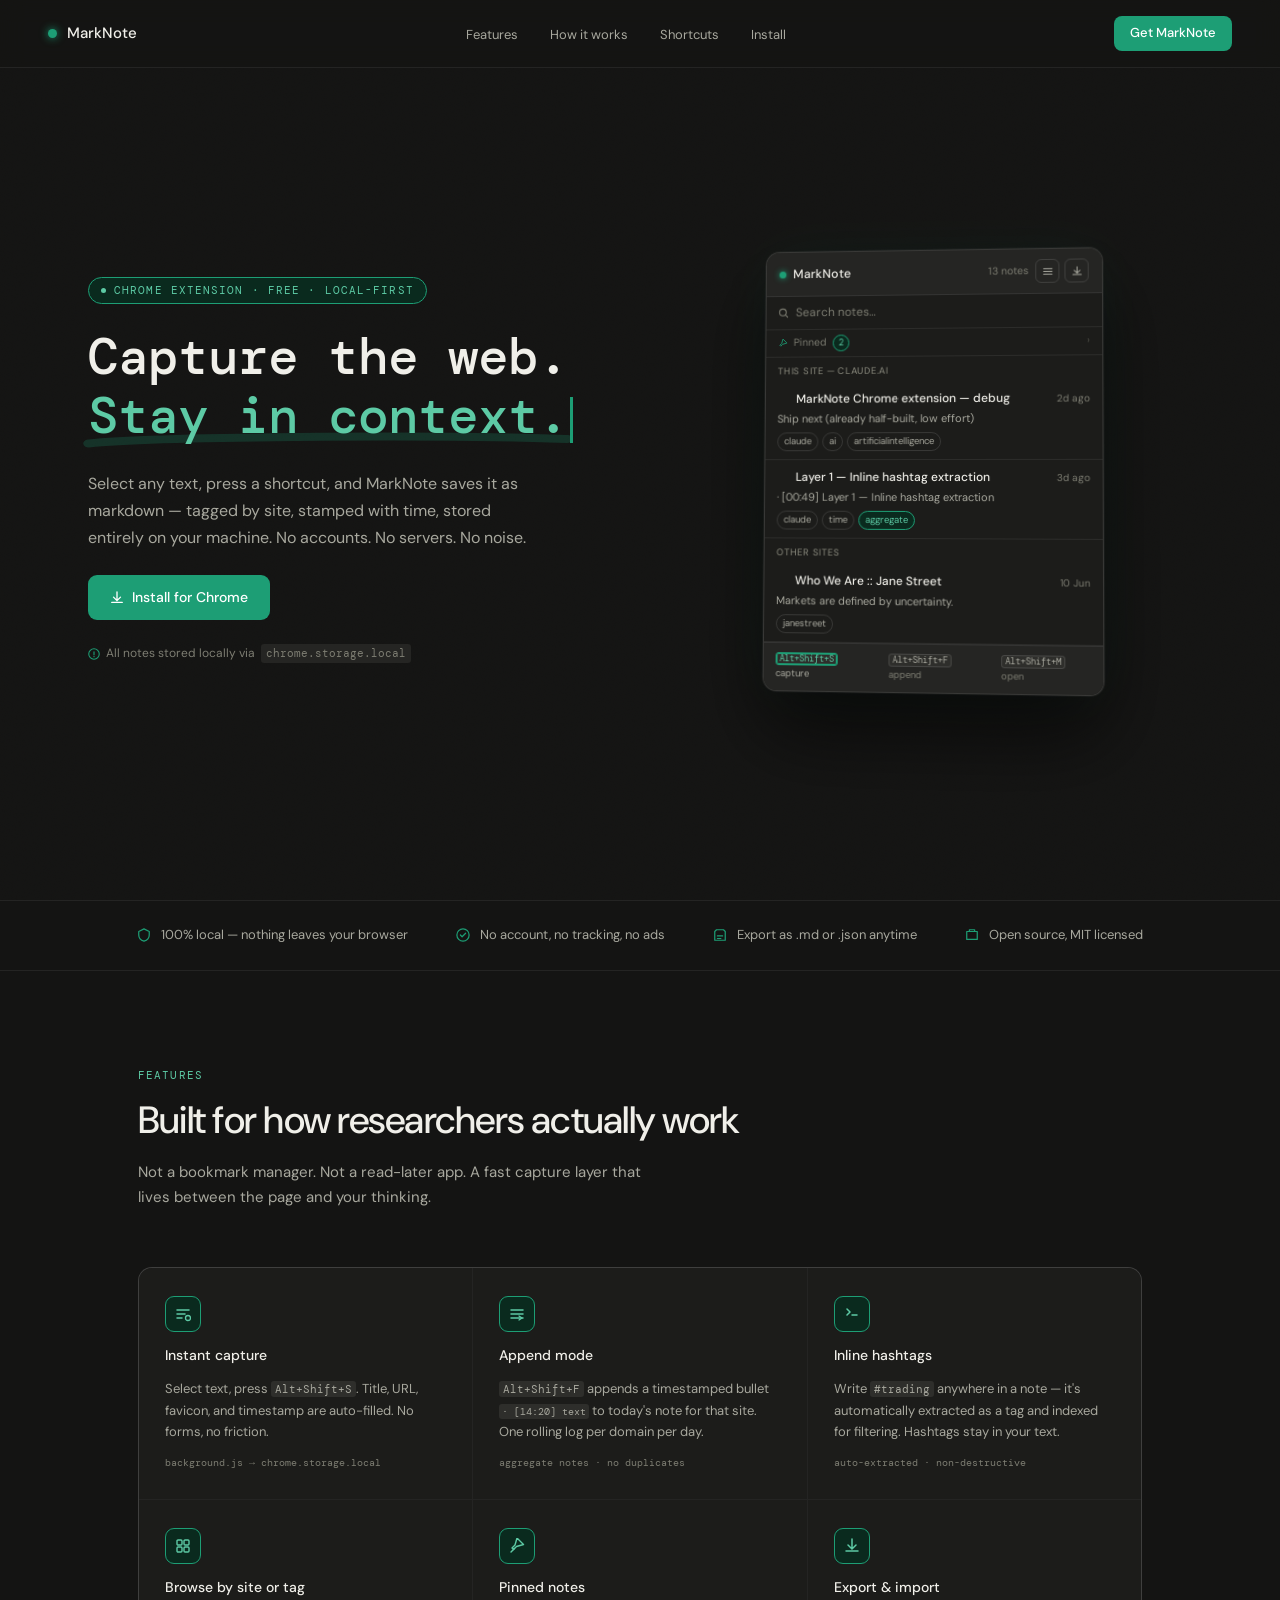
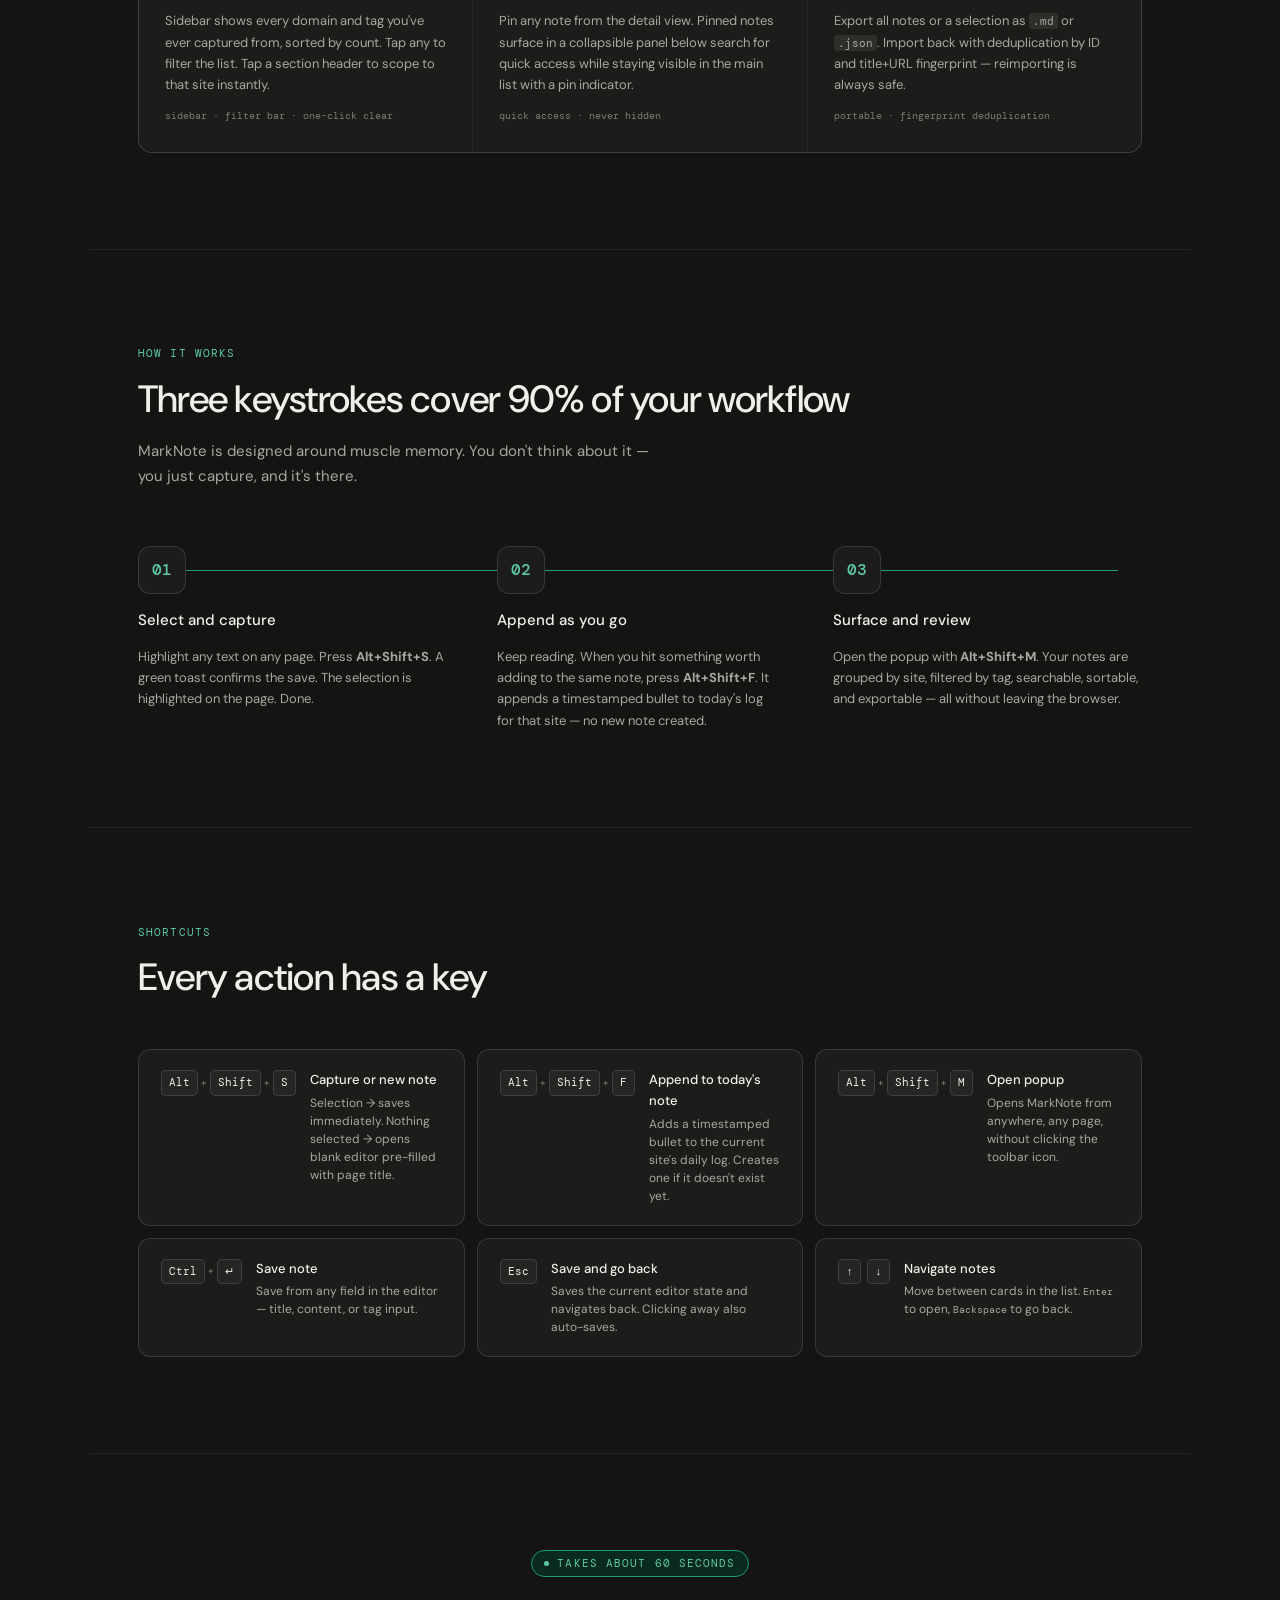
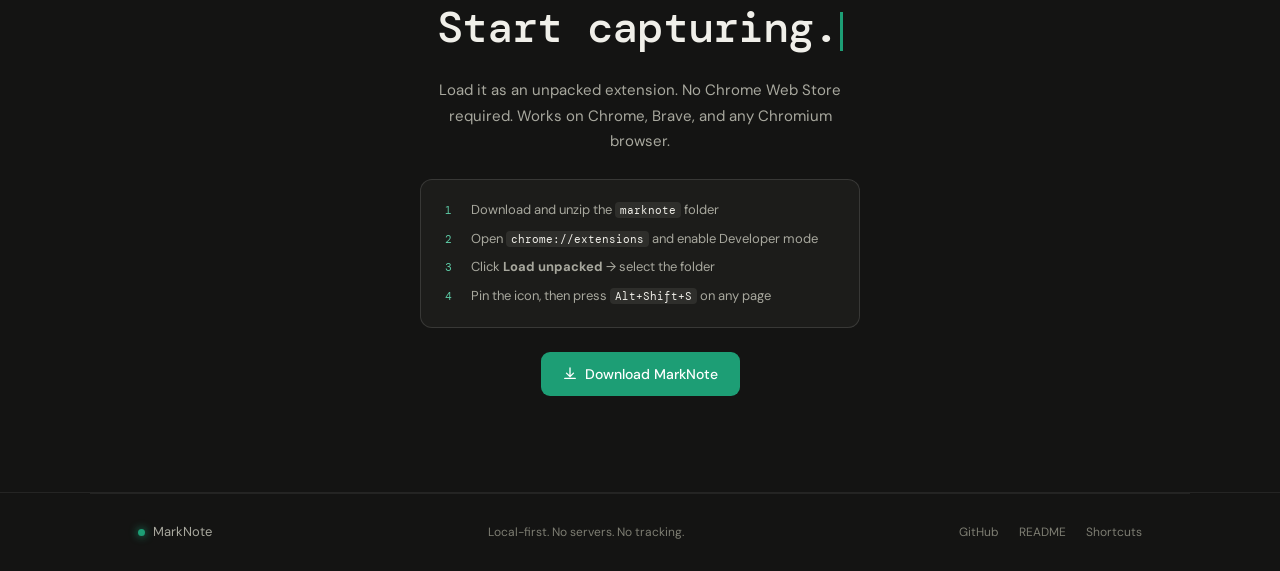
==== index.html @ 64b1c4ae "first commit" ====
<!DOCTYPE html>
<html lang="en">
<head>
  <meta charset="UTF-8" />
  <meta name="viewport" content="width=device-width, initial-scale=1.0" />
  <title>MarkNote — Capture the web as markdown</title>
  <meta name="description" content="Select any text, press a shortcut, and MarkNote saves it as markdown — tagged by site, stamped with time, stored entirely on your machine. No accounts, no servers." />
  <meta property="og:title" content="MarkNote — Capture the web as markdown" />
  <meta property="og:description" content="A local-first Chrome extension that turns any selection into a timestamped, taggable markdown note in one keystroke." />
  <meta property="og:type" content="website" />
  <meta name="theme-color" content="#141413" />
  <link rel="preconnect" href="https://fonts.googleapis.com" />
  <link rel="preconnect" href="https://fonts.gstatic.com" crossorigin />
  <link href="https://fonts.googleapis.com/css2?family=DM+Sans:ital,wght@0,300;0,400;0,500;0,600;1,400&family=DM+Mono:wght@400;500&display=swap" rel="stylesheet" />
  
  <link rel="stylesheet" href="style.css" />
  
  <noscript><style>.reveal { opacity: 1 !important; transform: none !important; }</style></noscript>
</head>
<body>

<div class="cursor-glow" aria-hidden="true"></div>

<a class="skip-link" href="#main">Skip to content</a>

<nav>
  <a class="nav-logo" href="#">
    <div class="nav-dot"></div>
    MarkNote
  </a>
  <ul class="nav-links" id="navLinks">
    <li><a href="#features">Features</a></li>
    <li><a href="#how">How it works</a></li>
    <li><a href="#shortcuts">Shortcuts</a></li>
    <li><a href="#install">Install</a></li>
  </ul>
  <div style="display:flex;align-items:center;gap:8px;">
    <a class="nav-cta" href="#install">Get MarkNote</a>
    <button class="nav-toggle" id="navToggle" aria-expanded="false" aria-controls="navDrawer" aria-label="Open menu">
      <svg aria-hidden="true" focusable="false" width="16" height="16" viewBox="0 0 16 16" fill="none"><path d="M2 4h12M2 8h12M2 12h12" stroke="currentColor" stroke-width="1.5" stroke-linecap="round"/></svg>
    </button>
  </div>
</nav>

<ul class="nav-drawer" id="navDrawer">
  <li><a href="#features">Features</a></li>
  <li><a href="#how">How it works</a></li>
  <li><a href="#shortcuts">Shortcuts</a></li>
  <li><a href="#install">Install</a></li>
</ul>

<section id="main" tabindex="-1" style="max-width:1200px;margin:0 auto;outline:none;">
  <div class="hero">
    <div class="hero-left">
      <div class="hero-eyebrow">
        <div class="hero-eyebrow-dot"></div>
        Chrome Extension · Free · Local-first
      </div>

      <h1 class="hero-headline">
        Capture the web.<br>
        <span class="hl-wrap">
          <span class="hl">Stay in context.</span>
          <svg class="hl-stroke" aria-hidden="true" focusable="false" viewBox="0 0 320 18" preserveAspectRatio="none">
            <path d="M3 11c40-6 220-8 314-4" stroke="var(--accent)" stroke-width="7" stroke-linecap="round" fill="none"/>
          </svg>
        </span><span class="cursor"></span>
      </h1>

      <p class="hero-sub">
        Select any text, press a shortcut, and MarkNote saves it as markdown —
        tagged by site, stamped with time, stored entirely on your machine.
        No accounts. No servers. No noise.
      </p>

      <div class="hero-actions">
        <a class="btn-primary" href="#install">
          <svg aria-hidden="true" focusable="false" width="14" height="14" viewBox="0 0 16 16" fill="none">
            <path d="M8 1v9M4 7l4 4 4-4M2 13h12" stroke="currentColor" stroke-width="1.5" stroke-linecap="round"/>
          </svg>
          Install for Chrome
        </a>
      </div>

      <p class="hero-note">
        <svg aria-hidden="true" focusable="false" width="12" height="12" viewBox="0 0 16 16" fill="none">
          <circle cx="8" cy="8" r="7" stroke="currentColor" stroke-width="1.4"/>
          <path d="M8 5v4M8 11v.5" stroke="currentColor" stroke-width="1.5" stroke-linecap="round"/>
        </svg>
        All notes stored locally via <code style="font-family:'DM Mono',monospace;font-size:11px;background:var(--bg3);padding:1px 5px;border-radius:3px;">chrome.storage.local</code>
      </p>
    </div>

    <div class="hero-right">
      <div class="popup-mockup" id="popupMockup" role="img" aria-label="MarkNote popup showing pinned notes and recent captures grouped by site, with keyboard shortcuts for capture, append, and open">

        <div class="pm-toolbar">
          <div class="pm-logo">
            <div class="pm-dot"></div>
            <span class="pm-name">MarkNote</span>
          </div>
          <div class="pm-right">
            <span class="pm-count">13 notes</span>
            <div class="pm-icons">
              <div class="pm-icon">
                <svg aria-hidden="true" focusable="false" width="11" height="11" viewBox="0 0 16 16" fill="none">
                  <path d="M2 4h12M2 8h12M2 12h12" stroke="currentColor" stroke-width="1.5" stroke-linecap="round"/>
                </svg>
              </div>
              <div class="pm-icon">
                <svg aria-hidden="true" focusable="false" width="11" height="11" viewBox="0 0 16 16" fill="none">
                  <path d="M8 2v8M4 7l4 4 4-4M2 13h12" stroke="currentColor" stroke-width="1.5" stroke-linecap="round"/>
                </svg>
              </div>
            </div>
          </div>
        </div>

        <div class="pm-search">
          <svg aria-hidden="true" focusable="false" width="11" height="11" viewBox="0 0 16 16" fill="none">
            <circle cx="7" cy="7" r="5" stroke="currentColor" stroke-width="1.5"/>
            <path d="M11 11l3 3" stroke="currentColor" stroke-width="1.5" stroke-linecap="round"/>
          </svg>
          Search notes…
        </div>

        <div class="pm-pinned">
          <svg aria-hidden="true" focusable="false" width="10" height="10" viewBox="0 0 16 16" fill="none">
            <path d="M9.5 1.5l5 5-7 2-3 3-1.5-1.5 3-3 2-7z" stroke="#1D9E75" stroke-width="1.4" stroke-linejoin="round"/>
          </svg>
          Pinned
          <span class="pm-pinned-badge">2</span>
          <span class="pm-pinned-chevron">›</span>
        </div>

        <div class="pm-section">This site — claude.ai</div>

        <div class="pm-card">
          <div class="pm-card-meta">
            <img class="pm-card-icon" src="https://www.google.com/s2/favicons?domain=claude.ai&sz=16" alt="" loading="lazy" decoding="async" />
            <span class="pm-card-title">MarkNote Chrome extension — debug</span>
            <span class="pm-card-time">2d ago</span>
          </div>
          <div class="pm-card-snippet">Ship next (already half-built, low effort)</div>
          <div class="pm-tags">
            <span class="pm-tag">claude</span>
            <span class="pm-tag">ai</span>
            <span class="pm-tag">artificialintelligence</span>
          </div>
        </div>

        <div class="pm-card">
          <div class="pm-card-meta">
            <img class="pm-card-icon" src="https://www.google.com/s2/favicons?domain=claude.ai&sz=16" alt="" loading="lazy" decoding="async" />
            <span class="pm-card-title">Layer 1 — Inline hashtag extraction</span>
            <span class="pm-card-time">3d ago</span>
          </div>
          <div class="pm-card-snippet">· [00:49] Layer 1 — Inline hashtag extraction</div>
          <div class="pm-tags">
            <span class="pm-tag">claude</span>
            <span class="pm-tag">time</span>
            <span class="pm-tag agg">aggregate</span>
          </div>
        </div>

        <div class="pm-section">Other sites</div>

        <div class="pm-card">
          <div class="pm-card-meta">
            <img class="pm-card-icon" src="https://www.google.com/s2/favicons?domain=janestreet.com&sz=16" alt="" loading="lazy" decoding="async" />
            <span class="pm-card-title">Who We Are :: Jane Street</span>
            <span class="pm-card-time">10 Jun</span>
          </div>
          <div class="pm-card-snippet">Markets are defined by uncertainty.</div>
          <div class="pm-tags">
            <span class="pm-tag">janestreet</span>
          </div>
        </div>

        <div class="pm-bar">
          <span><kbd>Alt+Shift+S</kbd> capture</span>
          <span><kbd>Alt+Shift+F</kbd> append</span>
          <span><kbd>Alt+Shift+M</kbd> open</span>
        </div>
      </div>
    </div>
  </div>
</section>

<div class="privacy">
  <div class="privacy-inner">
    <div class="privacy-item reveal">
      <svg aria-hidden="true" focusable="false" width="14" height="14" viewBox="0 0 16 16" fill="none">
        <path d="M8 1L2 4v4c0 3.31 2.56 6 6 7 3.44-1 6-3.69 6-7V4L8 1z" stroke="currentColor" stroke-width="1.4" stroke-linejoin="round"/>
      </svg>
      100% local — nothing leaves your browser
    </div>
    <div class="privacy-item reveal">
      <svg aria-hidden="true" focusable="false" width="14" height="14" viewBox="0 0 16 16" fill="none">
        <circle cx="8" cy="8" r="7" stroke="currentColor" stroke-width="1.4"/>
        <path d="M5 8l2 2 4-4" stroke="currentColor" stroke-width="1.4" stroke-linecap="round" stroke-linejoin="round"/>
      </svg>
      No account, no tracking, no ads
    </div>
    <div class="privacy-item reveal">
      <svg aria-hidden="true" focusable="false" width="14" height="14" viewBox="0 0 16 16" fill="none">
        <path d="M4 2h8l2 2v10H2V4l2-2z" stroke="currentColor" stroke-width="1.4" stroke-linejoin="round"/>
        <path d="M5 9h6M5 12h4" stroke="currentColor" stroke-width="1.4" stroke-linecap="round"/>
      </svg>
      Export as .md or .json anytime
    </div>
    <div class="privacy-item reveal">
      <svg aria-hidden="true" focusable="false" width="14" height="14" viewBox="0 0 16 16" fill="none">
        <path d="M2 4h12v9H2zM5 4V2h6v2" stroke="currentColor" stroke-width="1.4" stroke-linejoin="round"/>
      </svg>
      Open source, MIT licensed
    </div>
  </div>
</div>

<section class="section" id="features">
  <div class="section-label">Features</div>
  <h2 class="section-title">Built for how researchers actually work</h2>
  <p class="section-sub">Not a bookmark manager. Not a read-later app. A fast capture layer that lives between the page and your thinking.</p>

  <div class="feature-grid">

    <div class="feature-card reveal">
      <div class="feature-icon">
        <svg aria-hidden="true" focusable="false" width="16" height="16" viewBox="0 0 16 16" fill="none">
          <path d="M2 4h12M2 8h8M2 12h5" stroke="currentColor" stroke-width="1.5" stroke-linecap="round"/>
          <circle cx="13" cy="12" r="2.5" stroke="currentColor" stroke-width="1.3"/>
        </svg>
      </div>
      <div class="feature-title">Instant capture</div>
      <div class="feature-desc">Select text, press <code style="font-family:'DM Mono',monospace;font-size:11px;background:var(--bg4);padding:1px 4px;border-radius:3px;">Alt+Shift+S</code>. Title, URL, favicon, and timestamp are auto-filled. No forms, no friction.</div>
      <div class="feature-tag">background.js → chrome.storage.local</div>
    </div>

    <div class="feature-card reveal">
      <div class="feature-icon">
        <svg aria-hidden="true" focusable="false" width="16" height="16" viewBox="0 0 16 16" fill="none">
          <path d="M2 4h12M2 8h12M2 12h12" stroke="currentColor" stroke-width="1.5" stroke-linecap="round"/>
          <path d="M10 10l3 2-3 2" stroke="currentColor" stroke-width="1.3" stroke-linecap="round" stroke-linejoin="round"/>
        </svg>
      </div>
      <div class="feature-title">Append mode</div>
      <div class="feature-desc">
        <code style="font-family:'DM Mono',monospace;font-size:11px;background:var(--bg4);padding:1px 4px;border-radius:3px;">Alt+Shift+F</code> appends a timestamped bullet <code style="font-family:'DM Mono',monospace;font-size:10px;background:var(--bg4);padding:1px 3px;border-radius:3px;">· [14:20] text</code> to today's note for that site. One rolling log per domain per day.
      </div>
      <div class="feature-tag">aggregate notes · no duplicates</div>
    </div>

    <div class="feature-card reveal">
      <div class="feature-icon">
        <svg aria-hidden="true" focusable="false" width="16" height="16" viewBox="0 0 16 16" fill="none">
          <path d="M3 3l3 3-3 3M8 9h5" stroke="currentColor" stroke-width="1.5" stroke-linecap="round" stroke-linejoin="round"/>
        </svg>
      </div>
      <div class="feature-title">Inline hashtags</div>
      <div class="feature-desc">Write <code style="font-family:'DM Mono',monospace;font-size:11px;background:var(--bg4);padding:1px 4px;border-radius:3px;">#trading</code> anywhere in a note — it's automatically extracted as a tag and indexed for filtering. Hashtags stay in your text.</div>
      <div class="feature-tag">auto-extracted · non-destructive</div>
    </div>

    <div class="feature-card reveal">
      <div class="feature-icon">
        <svg aria-hidden="true" focusable="false" width="16" height="16" viewBox="0 0 16 16" fill="none">
          <rect x="2" y="2" width="5" height="5" rx="1" stroke="currentColor" stroke-width="1.4"/>
          <rect x="9" y="2" width="5" height="5" rx="1" stroke="currentColor" stroke-width="1.4"/>
          <rect x="2" y="9" width="5" height="5" rx="1" stroke="currentColor" stroke-width="1.4"/>
          <rect x="9" y="9" width="5" height="5" rx="1" stroke="currentColor" stroke-width="1.4"/>
        </svg>
      </div>
      <div class="feature-title">Browse by site or tag</div>
      <div class="feature-desc">Sidebar shows every domain and tag you've ever captured from, sorted by count. Tap any to filter the list. Tap a section header to scope to that site instantly.</div>
      <div class="feature-tag">sidebar · filter bar · one-click clear</div>
    </div>

    <div class="feature-card reveal">
      <div class="feature-icon">
        <svg aria-hidden="true" focusable="false" width="16" height="16" viewBox="0 0 16 16" fill="none">
          <path d="M9.5 1.5l5 5-7 2-3 3-1.5-1.5 3-3 2-7z" stroke="currentColor" stroke-width="1.4" stroke-linejoin="round"/>
          <path d="M5.5 10.5L2 14" stroke="currentColor" stroke-width="1.4" stroke-linecap="round"/>
        </svg>
      </div>
      <div class="feature-title">Pinned notes</div>
      <div class="feature-desc">Pin any note from the detail view. Pinned notes surface in a collapsible panel below search for quick access while staying visible in the main list with a pin indicator.</div>
      <div class="feature-tag">quick access · never hidden</div>
    </div>

    <div class="feature-card reveal">
      <div class="feature-icon">
        <svg aria-hidden="true" focusable="false" width="16" height="16" viewBox="0 0 16 16" fill="none">
          <path d="M8 1v9M4 7l4 4 4-4M2 13h12" stroke="currentColor" stroke-width="1.5" stroke-linecap="round"/>
        </svg>
      </div>
      <div class="feature-title">Export & import</div>
      <div class="feature-desc">Export all notes or a selection as <code style="font-family:'DM Mono',monospace;font-size:11px;background:var(--bg4);padding:1px 4px;border-radius:3px;">.md</code> or <code style="font-family:'DM Mono',monospace;font-size:11px;background:var(--bg4);padding:1px 4px;border-radius:3px;">.json</code>. Import back with deduplication by ID and title+URL fingerprint — reimporting is always safe.</div>
      <div class="feature-tag">portable · fingerprint deduplication</div>
    </div>

  </div>
</section>

<div class="divider"></div>

<section class="how" id="how" style="padding-top:96px;">
  <div class="section-label">How it works</div>
  <h2 class="section-title" style="margin-bottom:16px;">Three keystrokes cover 90% of your workflow</h2>
  <p class="section-sub">MarkNote is designed around muscle memory. You don't think about it — you just capture, and it's there.</p>

  <div class="steps reveal">
    <div class="step reveal">
      <div class="step-num">01</div>
      <div class="step-title">Select and capture</div>
      <div class="step-desc">Highlight any text on any page. Press <strong>Alt+Shift+S</strong>. A green toast confirms the save. The selection is highlighted on the page. Done.</div>
    </div>
    <div class="step reveal">
      <div class="step-num">02</div>
      <div class="step-title">Append as you go</div>
      <div class="step-desc">Keep reading. When you hit something worth adding to the same note, press <strong>Alt+Shift+F</strong>. It appends a timestamped bullet to today's log for that site — no new note created.</div>
    </div>
    <div class="step reveal">
      <div class="step-num">03</div>
      <div class="step-title">Surface and review</div>
      <div class="step-desc">Open the popup with <strong>Alt+Shift+M</strong>. Your notes are grouped by site, filtered by tag, searchable, sortable, and exportable — all without leaving the browser.</div>
    </div>
  </div>
</section>

<div class="divider"></div>

<section class="shortcuts-section" id="shortcuts" style="padding-top:96px;">
  <div class="section-label">Shortcuts</div>
  <h2 class="section-title" style="margin-bottom:48px;">Every action has a key</h2>

  <div class="shortcuts-grid">
    <div class="shortcut-card reveal">
      <div class="shortcut-keys">
        <span class="key">Alt</span><span class="key-plus">+</span>
        <span class="key">Shift</span><span class="key-plus">+</span>
        <span class="key">S</span>
      </div>
      <div class="shortcut-info">
        <div class="shortcut-title">Capture or new note</div>
        <div class="shortcut-desc">Selection → saves immediately. Nothing selected → opens blank editor pre-filled with page title.</div>
      </div>
    </div>

    <div class="shortcut-card reveal">
      <div class="shortcut-keys">
        <span class="key">Alt</span><span class="key-plus">+</span>
        <span class="key">Shift</span><span class="key-plus">+</span>
        <span class="key">F</span>
      </div>
      <div class="shortcut-info">
        <div class="shortcut-title">Append to today's note</div>
        <div class="shortcut-desc">Adds a timestamped bullet to the current site's daily log. Creates one if it doesn't exist yet.</div>
      </div>
    </div>

    <div class="shortcut-card reveal">
      <div class="shortcut-keys">
        <span class="key">Alt</span><span class="key-plus">+</span>
        <span class="key">Shift</span><span class="key-plus">+</span>
        <span class="key">M</span>
      </div>
      <div class="shortcut-info">
        <div class="shortcut-title">Open popup</div>
        <div class="shortcut-desc">Opens MarkNote from anywhere, any page, without clicking the toolbar icon.</div>
      </div>
    </div>

    <div class="shortcut-card reveal">
      <div class="shortcut-keys">
        <span class="key">Ctrl</span><span class="key-plus">+</span>
        <span class="key">↵</span>
      </div>
      <div class="shortcut-info">
        <div class="shortcut-title">Save note</div>
        <div class="shortcut-desc">Save from any field in the editor — title, content, or tag input.</div>
      </div>
    </div>

    <div class="shortcut-card reveal">
      <div class="shortcut-keys">
        <span class="key">Esc</span>
      </div>
      <div class="shortcut-info">
        <div class="shortcut-title">Save and go back</div>
        <div class="shortcut-desc">Saves the current editor state and navigates back. Clicking away also auto-saves.</div>
      </div>
    </div>

    <div class="shortcut-card reveal">
      <div class="shortcut-keys">
        <span class="key">↑</span><span class="key-plus"> </span>
        <span class="key">↓</span>
      </div>
      <div class="shortcut-info">
        <div class="shortcut-title">Navigate notes</div>
        <div class="shortcut-desc">Move between cards in the list. <span style="font-family:'DM Mono',monospace;font-size:10px;">Enter</span> to open, <span style="font-family:'DM Mono',monospace;font-size:10px;">Backspace</span> to go back.</div>
      </div>
    </div>
  </div>
</section>

<div class="divider"></div>

<section class="cta-section" id="install">
  <div class="hero-eyebrow">
    <div class="hero-eyebrow-dot"></div>
    Takes about 60 seconds
  </div>

  <h2>Start capturing.<span class="cursor"></span></h2>
  <p>Load it as an unpacked extension. No Chrome Web Store required. Works on Chrome, Brave, and any Chromium browser.</p>

  <div class="install-steps">
    <div class="install-step"><span class="install-n">1</span><span>Download and unzip the <code>marknote</code> folder</span></div>
    <div class="install-step"><span class="install-n">2</span><span>Open <code>chrome://extensions</code> and enable Developer mode</span></div>
    <div class="install-step"><span class="install-n">3</span><span>Click <strong>Load unpacked</strong> → select the folder</span></div>
    <div class="install-step"><span class="install-n">4</span><span>Pin the icon, then press <code>Alt+Shift+S</code> on any page</span></div>
  </div>

  <div style="display:flex;gap:12px;flex-wrap:wrap;justify-content:center;">
    <a class="btn-primary" href="#">
      <svg aria-hidden="true" focusable="false" width="14" height="14" viewBox="0 0 16 16" fill="none">
        <path d="M8 1v9M4 7l4 4 4-4M2 13h12" stroke="currentColor" stroke-width="1.5" stroke-linecap="round"/>
      </svg>
      Download MarkNote
    </a>
  </div>
</section>

<div style="border-top:0.5px solid var(--border)">
  <footer>
    <div class="footer-logo">
      <div class="nav-dot" style="width:7px;height:7px;"></div>
      MarkNote
    </div>
    <div class="footer-note">Local-first. No servers. No tracking.</div>
    <div class="footer-links">
      <a href="#">GitHub</a>
      <a href="#">README</a>
      <a href="#">Shortcuts</a>
    </div>
  </footer>
</div>

<script src="script.js"></script>

</body>
</html>
---- style.css ----
*, *::before, *::after { box-sizing: border-box; margin: 0; padding: 0; }

:root {
  --bg:       #141413;
  --bg2:      #1c1c1a;
  --bg3:      #252523;
  --bg4:      #2e2e2b;
  --text:     #f0efe9;
  --text2:    #a8a89e;
  --text3:    #7d7d72;
  --accent:   #1D9E75;
  --accent2:  #5DCAA5;
  --accent-bg:#0a2a1e;
  --border:   rgba(255,255,255,0.07);
  --border2:  rgba(255,255,255,0.12);
}

html { scroll-behavior: smooth; }

body {
  font-family: 'DM Sans', system-ui, sans-serif;
  background: var(--bg);
  color: var(--text);
  line-height: 1.6;
  overflow-x: hidden;
  position: relative;
}

/* Cursor-based dynamic glow */
.cursor-glow {
  position: fixed;
  top: 0;
  left: 0;
  width: 100vw;
  height: 100vh;
  pointer-events: none;
  z-index: 0;
  /* Uses CSS variables updated by JS. Fallbacks to center if JS hasn't run yet */
  background: radial-gradient(
    700px circle at var(--mouse-x, 50%) var(--mouse-y, -50%),
    rgba(29, 158, 117, 0.045),
    transparent 60%
  );
  transition: opacity 0.3s ease;
}

/* Faint paper grain — sits just above the ambient glow but below content */
body::before {
  content: '';
  position: fixed; inset: 0; z-index: 1; pointer-events: none;
  opacity: 0.035; mix-blend-mode: overlay;
  background-image: url("data:image/svg+xml,%3Csvg xmlns='http://www.w3.org/2000/svg' width='90' height='90'%3E%3Cfilter id='n'%3E%3CfeTurbulence type='fractalNoise' baseFrequency='0.9' numOctaves='2' stitchTiles='stitch'/%3E%3C/filter%3E%3Crect width='100%25' height='100%25' filter='url(%23n)'/%3E%3C/svg%3E");
}

/* Content grouping to sit properly above fixed backgrounds */
nav, section, .privacy, footer, .divider {
  position: relative;
  z-index: 2;
}

.skip-link {
  position: fixed; top: -48px; left: 12px; z-index: 1000;
  background: var(--accent); color: #fff;
  font-size: 13px; font-weight: 500;
  padding: 10px 16px; border-radius: 8px;
  text-decoration: none; transition: top 0.15s;
}
.skip-link:focus { top: 12px; }

a, button {
  outline-offset: 3px;
}
a:focus-visible, button:focus-visible, [tabindex]:focus-visible {
  outline: 2px solid var(--accent2);
  outline-offset: 3px;
  border-radius: 4px;
}

/* scroll-reveal — one small, consistent motion cue rather than scattered effects */
.reveal {
  opacity: 0; transform: translateY(14px);
  transition: opacity 0.6s ease, transform 0.6s ease;
}
.reveal.is-visible { opacity: 1; transform: translateY(0); }

/* ── NAV ── */
nav {
  position: fixed; top: 0; left: 0; right: 0; z-index: 100;
  display: flex; align-items: center; justify-content: space-between;
  padding: 16px 48px;
  background: rgba(20,20,19,0.85);
  backdrop-filter: blur(12px);
  border-bottom: 0.5px solid var(--border);
}
.nav-logo {
  display: flex; align-items: center; gap: 10px;
  font-family: 'DM Sans', sans-serif; font-weight: 500;
  font-size: 15px; color: var(--text); text-decoration: none;
}
.nav-dot {
  width: 9px; height: 9px; border-radius: 50%;
  background: var(--accent);
  box-shadow: 0 0 8px var(--accent);
}
.nav-links {
  display: flex; align-items: center; gap: 32px; list-style: none;
}
.nav-links a {
  font-size: 13px; color: var(--text2); text-decoration: none;
  transition: color 0.15s;
}
.nav-links a:hover { color: var(--text); }
.nav-cta {
  font-size: 13px; font-weight: 500;
  padding: 7px 16px; border-radius: 8px;
  background: var(--accent); color: #fff;
  text-decoration: none; transition: opacity 0.15s;
}
.nav-cta:hover { opacity: 0.88; }

.nav-toggle {
  display: none;
  width: 34px; height: 34px; border-radius: 8px;
  align-items: center; justify-content: center;
  background: transparent; border: 0.5px solid var(--border2);
  color: var(--text2); cursor: pointer;
}
.nav-drawer {
  display: none;
  position: fixed; top: 57px; left: 0; right: 0; z-index: 99;
  list-style: none; flex-direction: column;
  background: var(--bg2); border-bottom: 0.5px solid var(--border2);
  padding: 8px 24px 16px;
}
.nav-drawer.is-open { display: flex; }
.nav-drawer a {
  display: block; padding: 12px 4px; font-size: 14px;
  color: var(--text2); text-decoration: none;
  border-bottom: 0.5px solid var(--border);
}
.nav-drawer li:last-child a { border-bottom: none; }
.nav-drawer a:hover { color: var(--text); }

/* ── HERO ── */
.hero {
  min-height: 100vh;
  display: grid;
  grid-template-columns: 1fr 1fr;
  gap: 64px;
  align-items: center;
  padding: 120px 48px 80px;
  max-width: 1200px;
  margin: 0 auto;
}

.hero-left { display: flex; flex-direction: column; gap: 24px; }

.hero-eyebrow {
  display: inline-flex; align-items: center; gap: 8px;
  font-family: 'DM Mono', monospace; font-size: 11px;
  color: var(--accent2); letter-spacing: 0.1em; text-transform: uppercase;
  border: 0.5px solid var(--accent); border-radius: 99px;
  padding: 4px 12px; width: fit-content;
  background: var(--accent-bg);
}
.hero-eyebrow-dot {
  width: 5px; height: 5px; border-radius: 50%;
  background: var(--accent2); animation: pulse 2s infinite;
}
@keyframes pulse {
  0%, 100% { opacity: 1; }
  50%       { opacity: 0.3; }
}

.hero-headline {
  font-family: 'DM Mono', monospace;
  font-size: clamp(32px, 4vw, 52px);
  font-weight: 500;
  line-height: 1.15;
  color: var(--text);
  letter-spacing: -0.02em;
}
.hero-headline .hl { color: var(--accent2); position: relative; z-index: 1; }
.hl-wrap { position: relative; display: inline-block; }
.hl-stroke {
  position: absolute; left: -4px; right: -4px; bottom: -6px;
  width: calc(100% + 8px); height: 0.4em;
  opacity: 0.22; z-index: 0;
  overflow: visible;
}
.hl-stroke path {
  stroke-dasharray: 360;
  stroke-dashoffset: 360;
  animation: draw-highlight 0.7s 1.1s cubic-bezier(0.65,0,0.35,1) forwards;
}
@keyframes draw-highlight { to { stroke-dashoffset: 0; } }
.cursor {
  display: inline-block; width: 3px; height: 0.9em;
  background: var(--accent); margin-left: 2px;
  vertical-align: middle;
  animation: blink 1.1s step-end infinite;
}
@keyframes blink { 0%,100%{opacity:1} 50%{opacity:0} }

.hero-sub {
  font-size: 16px; color: var(--text2); line-height: 1.7;
  max-width: 440px;
}

.hero-actions {
  display: flex; align-items: center; gap: 12px; flex-wrap: wrap;
}
.btn-primary {
  display: inline-flex; align-items: center; gap: 8px;
  font-size: 14px; font-weight: 500;
  padding: 11px 22px; border-radius: 9px;
  background: var(--accent); color: #fff;
  text-decoration: none; transition: all 0.15s;
  border: none; cursor: pointer;
}
.btn-primary:hover { background: #18876a; transform: translateY(-1px); }

.hero-note {
  font-size: 12px; color: var(--text3);
  display: flex; align-items: center; gap: 6px;
}
.hero-note svg { color: var(--accent); }

/* ── POPUP MOCKUP ── */
.hero-right {
  display: flex; justify-content: center; align-items: center;
}

.popup-mockup {
  width: 340px;
  background: var(--bg2);
  border-radius: 14px;
  border: 0.5px solid var(--border2);
  box-shadow:
    0 0 0 1px rgba(255,255,255,0.04),
    0 40px 80px rgba(0,0,0,0.6),
    0 0 60px rgba(29,158,117,0.08);
  overflow: hidden;
  font-size: 13px;
  transform: perspective(1000px) rotateY(-4deg) rotateX(2deg);
  transition: transform 0.4s ease;
}
.popup-mockup:hover {
  transform: perspective(1000px) rotateY(0deg) rotateX(0deg);
}

.pm-toolbar {
  display: flex; align-items: center; justify-content: space-between;
  padding: 10px 13px;
  background: var(--bg3);
  border-bottom: 0.5px solid var(--border);
}
.pm-logo { display: flex; align-items: center; gap: 7px; }
.pm-dot { width: 7px; height: 7px; border-radius: 50%; background: var(--accent); box-shadow: 0 0 6px var(--accent); }
.pm-name { font-size: 12.5px; font-weight: 500; }
.pm-right { display: flex; align-items: center; gap: 7px; }
.pm-count { font-size: 10.5px; color: var(--text3); }
.pm-badge {
  font-size: 9px; background: var(--accent-bg); color: var(--accent2);
  border: 0.5px solid var(--accent); border-radius: 99px;
  padding: 1px 6px; font-family: 'DM Mono', monospace;
}
.pm-icons { display: flex; gap: 5px; }
.pm-icon {
  width: 24px; height: 24px; border-radius: 6px;
  border: 0.5px solid var(--border2);
  display: flex; align-items: center; justify-content: center;
  color: var(--text2);
}

.pm-search {
  display: flex; align-items: center; gap: 7px;
  padding: 7px 12px; border-bottom: 0.5px solid var(--border);
  color: var(--text3); font-size: 12px;
}

.pm-pinned {
  display: flex; align-items: center; gap: 6px;
  padding: 5px 12px; border-bottom: 0.5px solid var(--border);
  font-size: 10.5px; color: var(--text3);
}
.pm-pinned-badge {
  font-size: 9px; background: var(--accent-bg); color: var(--accent2);
  border: 0.5px solid var(--accent); border-radius: 99px;
  padding: 0 5px; font-family: 'DM Mono', monospace;
}
.pm-pinned-chevron { margin-left: auto; opacity: 0.5; }

.pm-section {
  font-size: 9.5px; font-weight: 500; letter-spacing: 0.08em;
  text-transform: uppercase; color: var(--text3);
  padding: 7px 12px 3px;
}

.pm-card {
  padding: 8px 12px; border-bottom: 0.5px solid var(--border);
  cursor: pointer; transition: background 0.1s;
}
.pm-card:hover { background: var(--bg3); }
.pm-card-meta { display: flex; align-items: center; gap: 6px; margin-bottom: 2px; }
.pm-card-icon { width: 13px; height: 13px; border-radius: 3px; flex-shrink: 0; }
.pm-card-title {
  font-size: 12px; font-weight: 500; flex: 1;
  white-space: nowrap; overflow: hidden; text-overflow: ellipsis;
}
.pm-card-time { font-size: 10px; color: var(--text3); flex-shrink: 0; }
.pm-card-snippet {
  font-size: 11px; color: var(--text2);
  white-space: nowrap; overflow: hidden; text-overflow: ellipsis;
  margin-bottom: 4px;
}
.pm-tags { display: flex; gap: 4px; }
.pm-tag {
  font-size: 9.5px; padding: 1px 6px; border-radius: 99px;
  border: 0.5px solid var(--border2); color: var(--text2);
}
.pm-tag.agg {
  border-color: var(--accent); color: var(--accent2);
  background: var(--accent-bg);
}

.pm-bar {
  display: flex; justify-content: center; gap: 14px;
  padding: 6px 12px; background: var(--bg3);
  border-top: 0.5px solid var(--border);
  font-size: 9.5px; color: var(--text3);
}
.pm-bar kbd {
  font-family: 'DM Mono', monospace; font-size: 8.5px;
  background: var(--bg4); border: 0.5px solid var(--border2);
  border-radius: 3px; padding: 0 3px; color: var(--text2); margin-right: 2px;
  transition: border-color 0.3s, color 0.3s, box-shadow 0.3s;
}
.pm-bar span { transition: color 0.3s; padding: 2px 0; border-radius: 4px; }
.pm-bar span.step-active { color: var(--text2); }
.pm-bar span.step-active kbd {
  border-color: var(--accent); color: var(--accent2);
  box-shadow: 0 0 0 1px var(--accent) inset;
}

/* ── FEATURE GRID ── */
.section {
  max-width: 1100px; margin: 0 auto;
  padding: 96px 48px;
}

.section-label {
  font-family: 'DM Mono', monospace; font-size: 11px;
  color: var(--accent2); letter-spacing: 0.1em; text-transform: uppercase;
  margin-bottom: 14px;
}
.section-title {
  font-size: clamp(26px, 3vw, 38px); font-weight: 500;
  line-height: 1.2; letter-spacing: -0.02em;
  margin-bottom: 16px;
}
.section-sub {
  font-size: 15px; color: var(--text2); max-width: 520px;
  line-height: 1.7; margin-bottom: 56px;
}

.feature-grid {
  display: grid;
  grid-template-columns: repeat(3, 1fr);
  gap: 1px;
  background: var(--border);
  border-radius: 14px;
  overflow: hidden;
  border: 0.5px solid var(--border2);
}

.feature-card {
  background: var(--bg2);
  padding: 28px 26px;
  display: flex; flex-direction: column; gap: 12px;
  transition: background 0.15s;
}
.feature-card:hover { background: var(--bg3); }

.feature-icon {
  width: 36px; height: 36px; border-radius: 9px;
  background: var(--accent-bg);
  border: 0.5px solid var(--accent);
  display: flex; align-items: center; justify-content: center;
  color: var(--accent2);
}
.feature-title {
  font-size: 14px; font-weight: 500; color: var(--text);
}
.feature-desc {
  font-size: 13px; color: var(--text2); line-height: 1.65;
}
.feature-tag {
  font-family: 'DM Mono', monospace; font-size: 10px;
  color: var(--text3); margin-top: auto;
}

/* ── HOW IT WORKS ── */
.how {
  max-width: 1100px; margin: 0 auto;
  padding: 0 48px 96px;
}

.steps {
  display: grid; grid-template-columns: repeat(3, 1fr); gap: 2px;
  position: relative;
}
/* The track (faint line) */
.steps::before {
  content: '';
  position: absolute; top: 24px; left: 24px; right: 24px;
  height: 1px; background: var(--border2); z-index: 0;
}
/* The animated fill (green line) */
.steps::after {
  content: '';
  position: absolute; top: 24px; left: 24px; right: 24px;
  height: 1px; background: var(--accent); z-index: 0;
  transform-origin: left center;
  transform: scaleX(0);
  transition: transform 1.2s cubic-bezier(0.65, 0, 0.35, 1) 0.4s;
}

/* Triggers when scrolled into view */
.steps.is-visible::after {
  transform: scaleX(1);
}

.step {
  display: flex; flex-direction: column; gap: 14px;
  padding: 0 24px;
  position: relative; z-index: 1;
}
.step:first-child { padding-left: 0; }
.step:last-child { padding-right: 0; }

.step-num {
  width: 48px; height: 48px; border-radius: 12px;
  border: 0.5px solid var(--border2);
  background: var(--bg2);
  display: flex; align-items: center; justify-content: center;
  font-family: 'DM Mono', monospace; font-size: 16px; font-weight: 500;
  color: var(--accent2);
}
.step-title { font-size: 15px; font-weight: 500; }
.step-desc { font-size: 13px; color: var(--text2); line-height: 1.65; }

/* ── SHORTCUTS ── */
.shortcuts-section {
  max-width: 1100px; margin: 0 auto;
  padding: 0 48px 96px;
}

.shortcuts-grid {
  display: grid; grid-template-columns: repeat(3, 1fr); gap: 12px;
}

.shortcut-card {
  background: var(--bg2); border: 0.5px solid var(--border2);
  border-radius: 12px; padding: 20px 22px;
  display: flex; align-items: flex-start; gap: 14px;
}
.shortcut-keys {
  display: flex; align-items: center; gap: 3px; flex-shrink: 0;
}
.key {
  font-family: 'DM Mono', monospace; font-size: 11px;
  background: var(--bg3); border: 0.5px solid var(--border2);
  border-radius: 5px; padding: 3px 7px; color: var(--text);
}
.key-plus { font-size: 10px; color: var(--text3); }
.shortcut-info { display: flex; flex-direction: column; gap: 3px; }
.shortcut-title { font-size: 13px; font-weight: 500; }
.shortcut-desc { font-size: 12px; color: var(--text2); line-height: 1.5; }

/* ── PRIVACY STRIP ── */
.privacy {
  border-top: 0.5px solid var(--border);
  border-bottom: 0.5px solid var(--border);
  padding: 24px 48px;
}
.privacy-inner {
  max-width: 1100px; margin: 0 auto;
  display: flex; align-items: center; justify-content: center; gap: 48px;
  flex-wrap: wrap;
}
.privacy-item {
  display: flex; align-items: center; gap: 10px;
  font-size: 13px; color: var(--text2);
}
.privacy-item svg { color: var(--accent); flex-shrink: 0; }

/* ── INSTALL CTA ── */
.cta-section {
  max-width: 1100px; margin: 0 auto;
  padding: 96px 48px;
  text-align: center;
  display: flex; flex-direction: column; align-items: center; gap: 24px;
}

.cta-section h2 {
  font-family: 'DM Mono', monospace;
  font-size: clamp(28px, 3.5vw, 44px);
  font-weight: 500; letter-spacing: -0.02em;
  line-height: 1.2;
}
.cta-section p {
  font-size: 15px; color: var(--text2); max-width: 420px; line-height: 1.7;
}

.install-steps {
  display: flex; flex-direction: column; gap: 8px;
  background: var(--bg2); border: 0.5px solid var(--border2);
  border-radius: 12px; padding: 20px 24px;
  text-align: left; width: 100%; max-width: 440px;
}
.install-step {
  display: flex; align-items: baseline; gap: 12px;
  font-size: 13px; color: var(--text2); line-height: 1.6;
}
.install-n {
  font-family: 'DM Mono', monospace; font-size: 11px;
  color: var(--accent2); flex-shrink: 0; width: 14px;
}
.install-step code {
  font-family: 'DM Mono', monospace; font-size: 11px;
  background: var(--bg4); padding: 1px 5px; border-radius: 4px;
  color: var(--text);
}

/* ── FOOTER ── */
footer {
  border-top: 0.5px solid var(--border);
  padding: 28px 48px;
  display: flex; align-items: center; justify-content: space-between;
  max-width: 1100px; margin: 0 auto;
}
.footer-logo { display: flex; align-items: center; gap: 8px; font-size: 13px; color: var(--text2); }
.footer-note { font-size: 12px; color: var(--text3); }
.footer-links { display: flex; gap: 20px; }
.footer-links a { font-size: 12px; color: var(--text3); text-decoration: none; }
.footer-links a:hover { color: var(--text2); }

/* ── DIVIDER ── */
.divider {
  height: 0.5px; background: var(--border);
  max-width: 1100px; margin: 0 auto 0;
}

/* ── RESPONSIVE ── */
@media (max-width: 900px) {
  nav { padding: 14px 24px; }
  .nav-links { display: none; }
  .nav-toggle { display: flex; }
  .hero { grid-template-columns: 1fr; padding: 100px 24px 64px; gap: 48px; }
  .hero-right { justify-content: flex-start; }
  .popup-mockup { width: 100%; max-width: 380px; transform: none; }
  .section, .how, .shortcuts-section, .cta-section { padding-left: 24px; padding-right: 24px; }
  .feature-grid { grid-template-columns: 1fr; }
  .steps { grid-template-columns: 1fr; gap: 28px; }
  .steps::before { display: none; }
  .step { padding: 0; }
  .shortcuts-grid { grid-template-columns: 1fr; }
  .privacy-inner { gap: 20px; justify-content: flex-start; }
  footer { flex-direction: column; gap: 16px; align-items: flex-start; }
}

@media (max-width: 480px) {
  .hero-headline { font-size: 30px; }
  .popup-mockup { font-size: 12px; }
}

@media (prefers-reduced-motion: reduce) {
  *, *::before, *::after { animation-duration: 0.001ms !important; animation-iteration-count: 1 !important; transition-duration: 0.001ms !important; scroll-behavior: auto !important; }
  .cursor { animation: none; }
  .hero-eyebrow-dot { animation: none; }
  .popup-mockup { transform: none; }
  .popup-mockup:hover { transform: none; }
  .reveal { opacity: 1; transform: none; }
  .cursor-glow { display: none !important; }
}
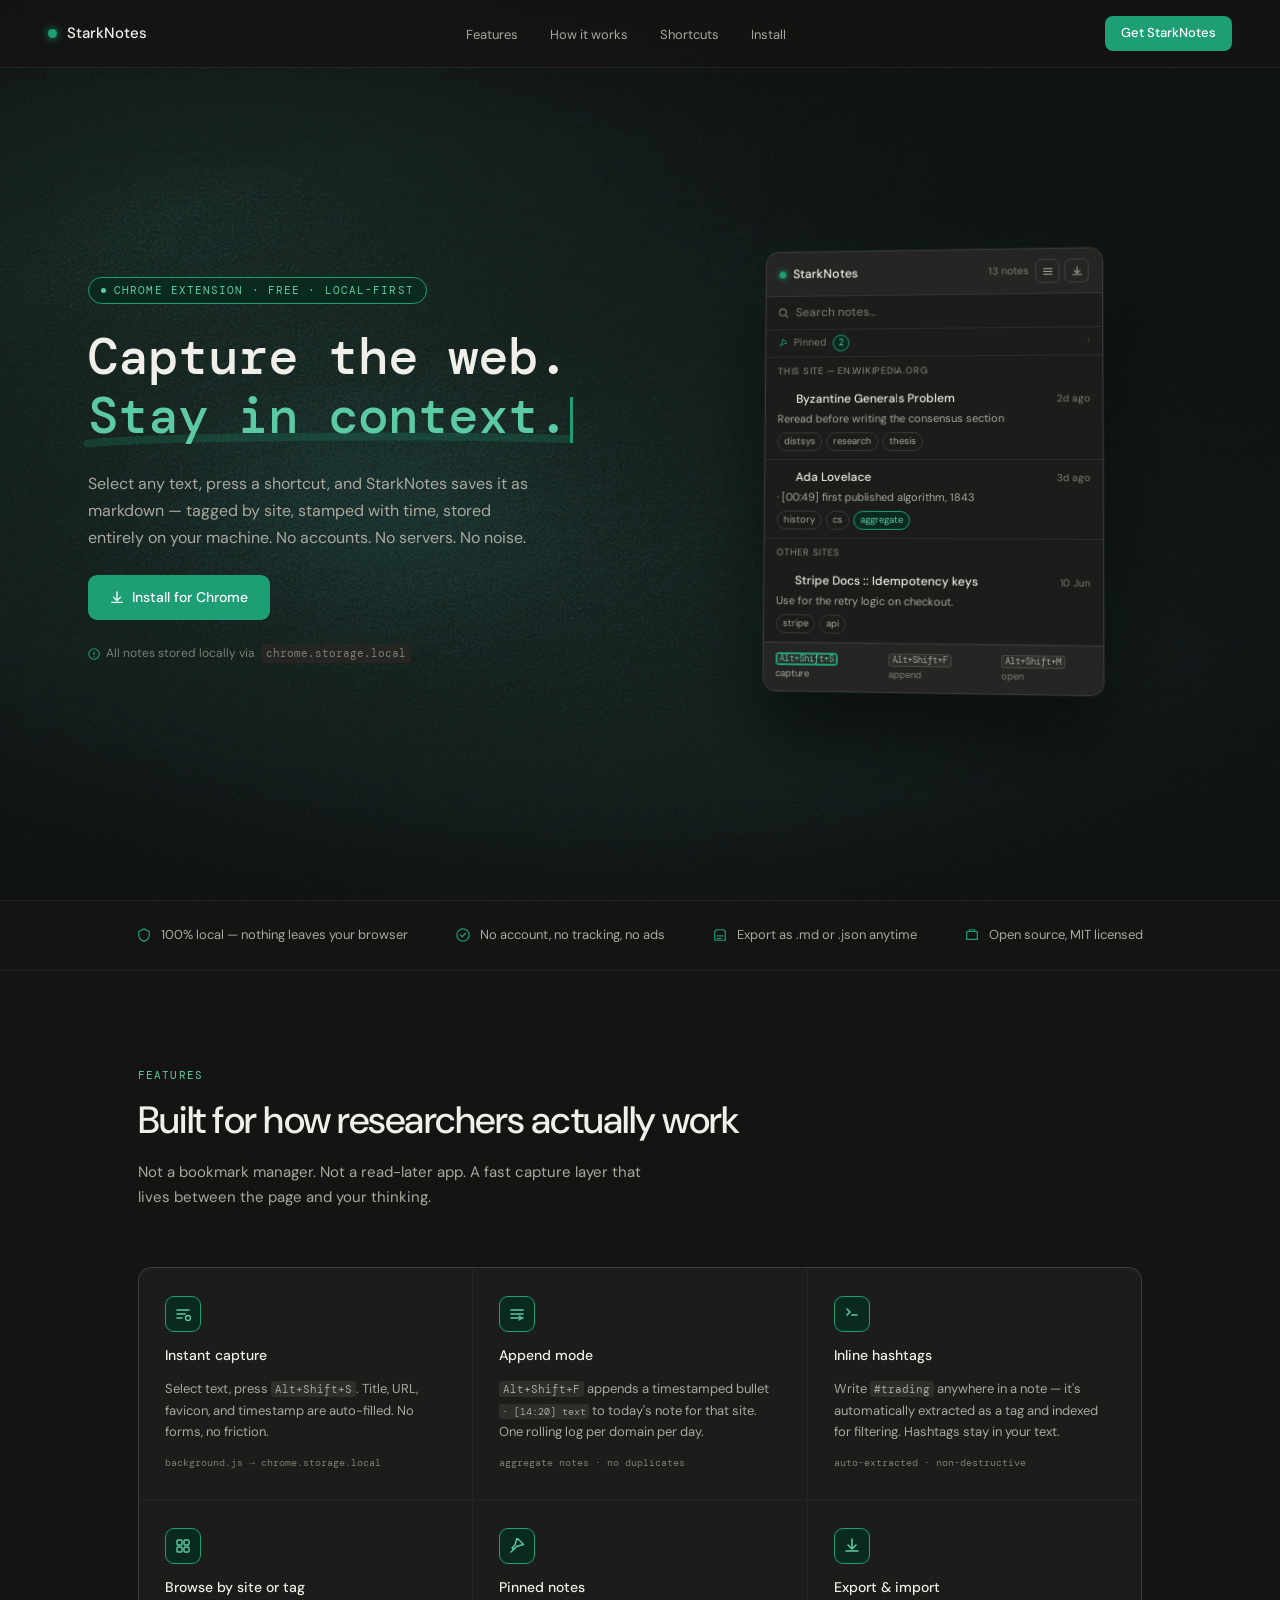
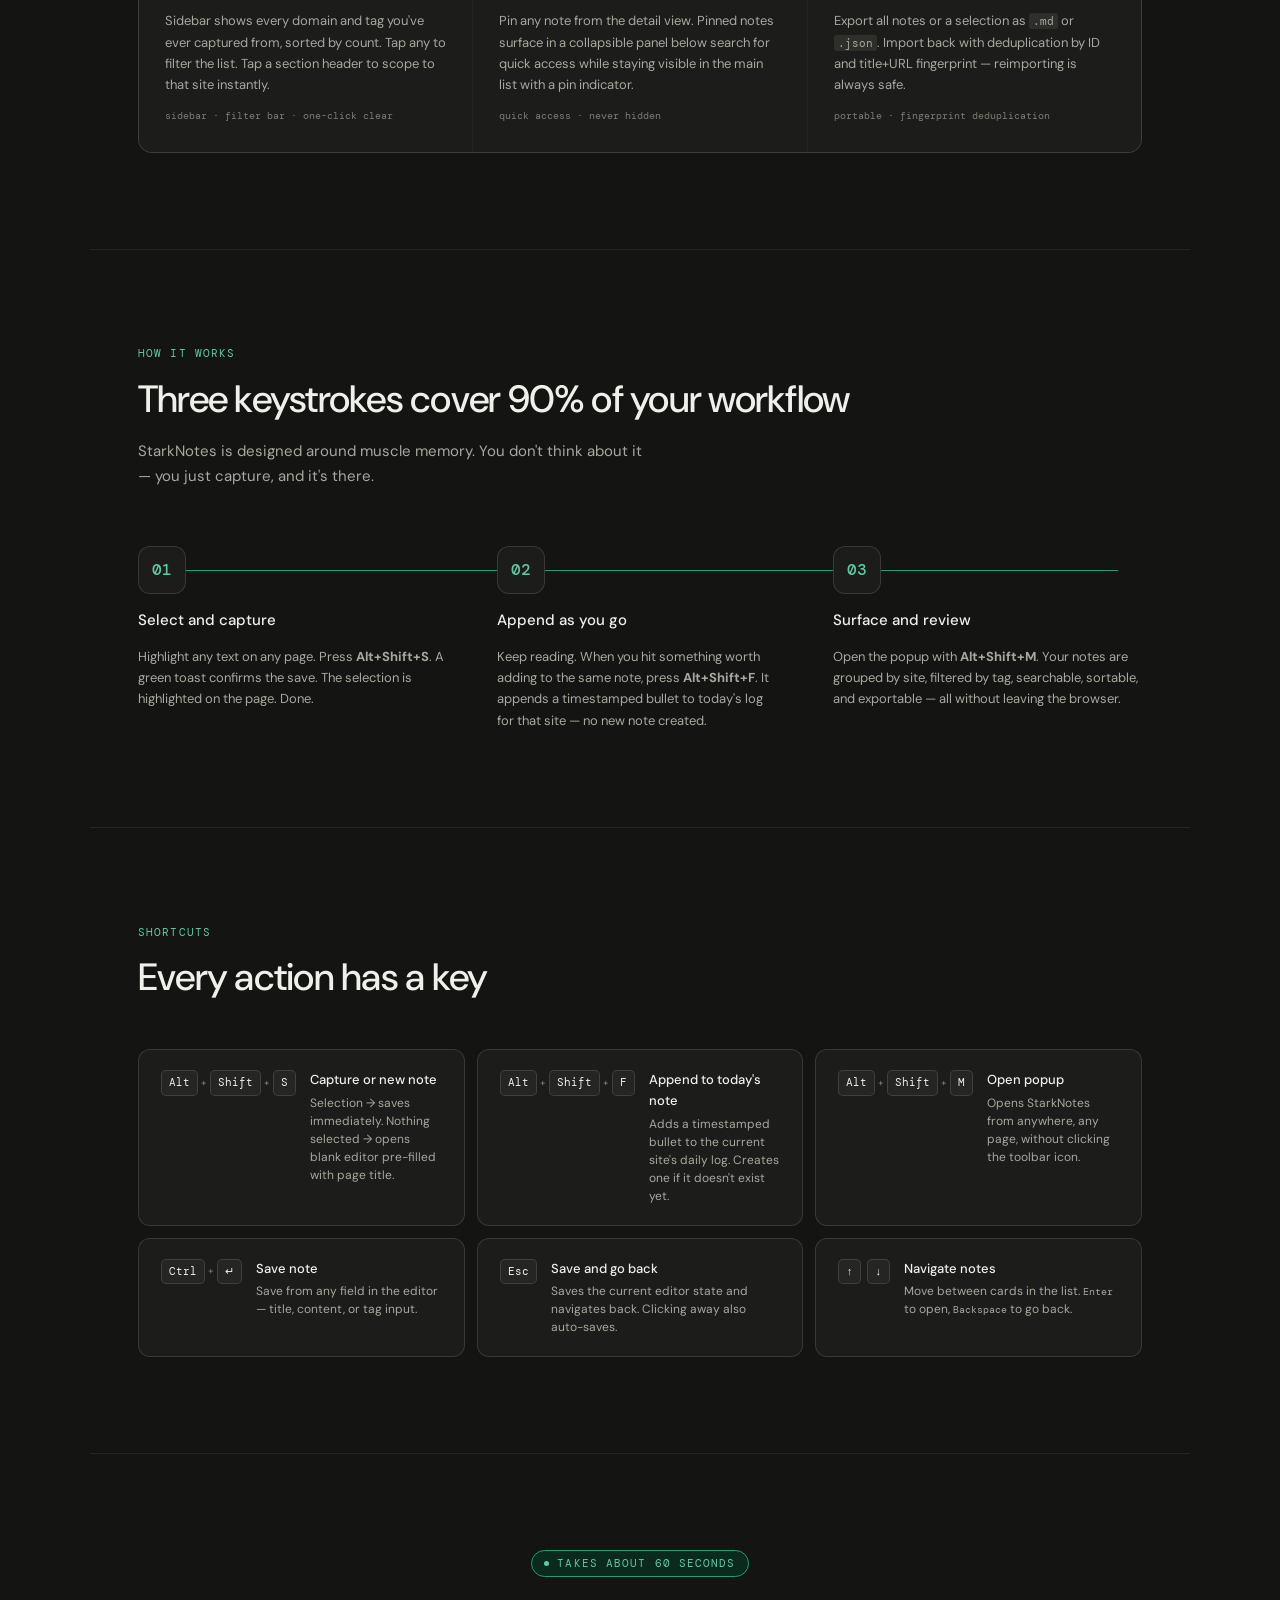
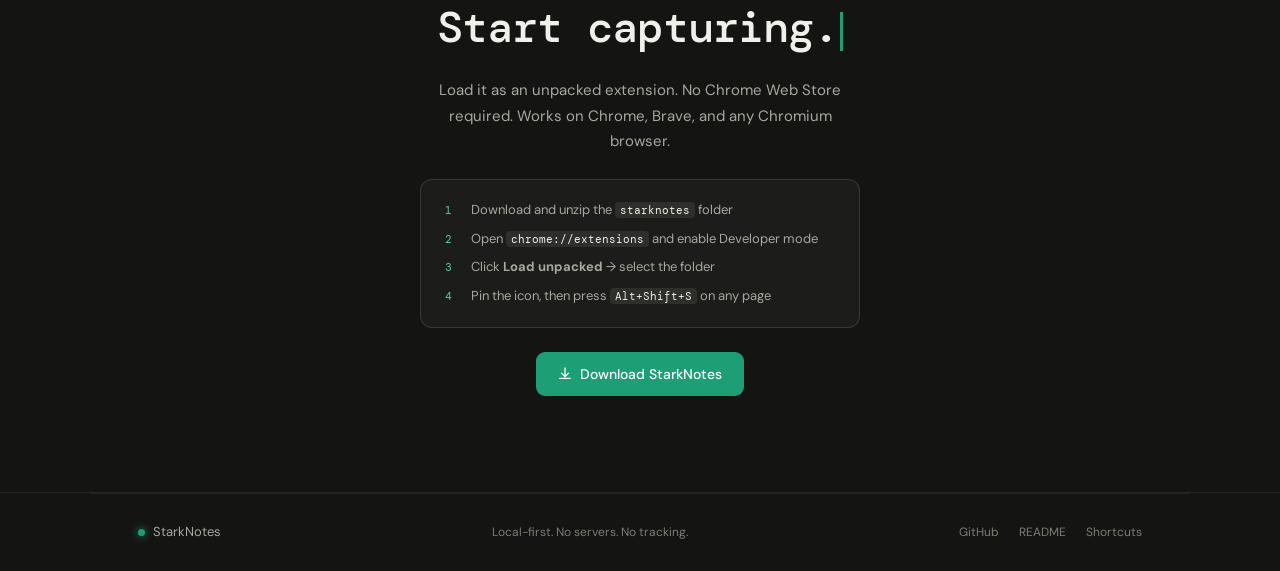
==== commit 32dd1c85: "added local svf" ====
--- a/index.html
+++ b/index.html
@@ -3,9 +3,9 @@
 <head>
   <meta charset="UTF-8" />
   <meta name="viewport" content="width=device-width, initial-scale=1.0" />
-  <title>MarkNote — Capture the web as markdown</title>
-  <meta name="description" content="Select any text, press a shortcut, and MarkNote saves it as markdown — tagged by site, stamped with time, stored entirely on your machine. No accounts, no servers." />
-  <meta property="og:title" content="MarkNote — Capture the web as markdown" />
+  <title>StarkNotes — Capture the web as markdown</title>
+  <meta name="description" content="Select any text, press a shortcut, and StarkNotes saves it as markdown — tagged by site, stamped with time, stored entirely on your machine. No accounts, no servers." />
+  <meta property="og:title" content="StarkNotes — Capture the web as markdown" />
   <meta property="og:description" content="A local-first Chrome extension that turns any selection into a timestamped, taggable markdown note in one keystroke." />
   <meta property="og:type" content="website" />
   <meta name="theme-color" content="#141413" />
@@ -26,7 +26,7 @@
 <nav>
   <a class="nav-logo" href="#">
     <div class="nav-dot"></div>
-    MarkNote
+    StarkNotes
   </a>
   <ul class="nav-links" id="navLinks">
     <li><a href="#features">Features</a></li>
@@ -35,7 +35,7 @@
     <li><a href="#install">Install</a></li>
   </ul>
   <div style="display:flex;align-items:center;gap:8px;">
-    <a class="nav-cta" href="#install">Get MarkNote</a>
+    <a class="nav-cta" href="#install">Get StarkNotes</a>
     <button class="nav-toggle" id="navToggle" aria-expanded="false" aria-controls="navDrawer" aria-label="Open menu">
       <svg aria-hidden="true" focusable="false" width="16" height="16" viewBox="0 0 16 16" fill="none"><path d="M2 4h12M2 8h12M2 12h12" stroke="currentColor" stroke-width="1.5" stroke-linecap="round"/></svg>
     </button>
@@ -68,7 +68,7 @@
       </h1>
 
       <p class="hero-sub">
-        Select any text, press a shortcut, and MarkNote saves it as markdown —
+        Select any text, press a shortcut, and StarkNotes saves it as markdown —
         tagged by site, stamped with time, stored entirely on your machine.
         No accounts. No servers. No noise.
       </p>
@@ -92,12 +92,12 @@
     </div>
 
     <div class="hero-right">
-      <div class="popup-mockup" id="popupMockup" role="img" aria-label="MarkNote popup showing pinned notes and recent captures grouped by site, with keyboard shortcuts for capture, append, and open">
+      <div class="popup-mockup" id="popupMockup" role="img" aria-label="StarkNotes popup showing pinned notes and recent captures grouped by site, with keyboard shortcuts for capture, append, and open">
 
         <div class="pm-toolbar">
           <div class="pm-logo">
             <div class="pm-dot"></div>
-            <span class="pm-name">MarkNote</span>
+            <span class="pm-name">StarkNotes</span>
           </div>
           <div class="pm-right">
             <span class="pm-count">13 notes</span>
@@ -133,32 +133,32 @@
           <span class="pm-pinned-chevron">›</span>
         </div>
 
-        <div class="pm-section">This site — claude.ai</div>
+        <div class="pm-section">This site — en.wikipedia.org</div>
 
         <div class="pm-card">
           <div class="pm-card-meta">
-            <img class="pm-card-icon" src="https://www.google.com/s2/favicons?domain=claude.ai&sz=16" alt="" loading="lazy" decoding="async" />
-            <span class="pm-card-title">MarkNote Chrome extension — debug</span>
+            <img class="pm-card-icon" src="assets/icons/wiki-icon.svg" alt="" loading="lazy" decoding="async" />
+            <span class="pm-card-title">Byzantine Generals Problem</span>
             <span class="pm-card-time">2d ago</span>
           </div>
-          <div class="pm-card-snippet">Ship next (already half-built, low effort)</div>
+          <div class="pm-card-snippet">Reread before writing the consensus section</div>
           <div class="pm-tags">
-            <span class="pm-tag">claude</span>
-            <span class="pm-tag">ai</span>
-            <span class="pm-tag">artificialintelligence</span>
+            <span class="pm-tag">distsys</span>
+            <span class="pm-tag">research</span>
+            <span class="pm-tag">thesis</span>
           </div>
         </div>
 
         <div class="pm-card">
           <div class="pm-card-meta">
-            <img class="pm-card-icon" src="https://www.google.com/s2/favicons?domain=claude.ai&sz=16" alt="" loading="lazy" decoding="async" />
-            <span class="pm-card-title">Layer 1 — Inline hashtag extraction</span>
+            <img class="pm-card-icon" src="assets/icons/wiki-icon.svg" alt="" loading="lazy" decoding="async" />
+            <span class="pm-card-title">Ada Lovelace</span>
             <span class="pm-card-time">3d ago</span>
           </div>
-          <div class="pm-card-snippet">· [00:49] Layer 1 — Inline hashtag extraction</div>
+          <div class="pm-card-snippet">· [00:49] first published algorithm, 1843</div>
           <div class="pm-tags">
-            <span class="pm-tag">claude</span>
-            <span class="pm-tag">time</span>
+            <span class="pm-tag">history</span>
+            <span class="pm-tag">cs</span>
             <span class="pm-tag agg">aggregate</span>
           </div>
         </div>
@@ -167,13 +167,14 @@
 
         <div class="pm-card">
           <div class="pm-card-meta">
-            <img class="pm-card-icon" src="https://www.google.com/s2/favicons?domain=janestreet.com&sz=16" alt="" loading="lazy" decoding="async" />
-            <span class="pm-card-title">Who We Are :: Jane Street</span>
+            <img class="pm-card-icon" src="assets/icons/stripe-icon.svg" alt="" loading="lazy" decoding="async" />
+            <span class="pm-card-title">Stripe Docs :: Idempotency keys</span>
             <span class="pm-card-time">10 Jun</span>
           </div>
-          <div class="pm-card-snippet">Markets are defined by uncertainty.</div>
+          <div class="pm-card-snippet">Use for the retry logic on checkout.</div>
           <div class="pm-tags">
-            <span class="pm-tag">janestreet</span>
+            <span class="pm-tag">stripe</span>
+            <span class="pm-tag">api</span>
           </div>
         </div>
 
@@ -307,7 +308,7 @@
 <section class="how" id="how" style="padding-top:96px;">
   <div class="section-label">How it works</div>
   <h2 class="section-title" style="margin-bottom:16px;">Three keystrokes cover 90% of your workflow</h2>
-  <p class="section-sub">MarkNote is designed around muscle memory. You don't think about it — you just capture, and it's there.</p>
+  <p class="section-sub">StarkNotes is designed around muscle memory. You don't think about it — you just capture, and it's there.</p>
 
   <div class="steps reveal">
     <div class="step reveal">
@@ -367,7 +368,7 @@
       </div>
       <div class="shortcut-info">
         <div class="shortcut-title">Open popup</div>
-        <div class="shortcut-desc">Opens MarkNote from anywhere, any page, without clicking the toolbar icon.</div>
+        <div class="shortcut-desc">Opens StarkNotes from anywhere, any page, without clicking the toolbar icon.</div>
       </div>
     </div>
 
@@ -417,7 +418,7 @@
   <p>Load it as an unpacked extension. No Chrome Web Store required. Works on Chrome, Brave, and any Chromium browser.</p>
 
   <div class="install-steps">
-    <div class="install-step"><span class="install-n">1</span><span>Download and unzip the <code>marknote</code> folder</span></div>
+    <div class="install-step"><span class="install-n">1</span><span>Download and unzip the <code>starknotes</code> folder</span></div>
     <div class="install-step"><span class="install-n">2</span><span>Open <code>chrome://extensions</code> and enable Developer mode</span></div>
     <div class="install-step"><span class="install-n">3</span><span>Click <strong>Load unpacked</strong> → select the folder</span></div>
     <div class="install-step"><span class="install-n">4</span><span>Pin the icon, then press <code>Alt+Shift+S</code> on any page</span></div>
@@ -428,7 +429,7 @@
       <svg aria-hidden="true" focusable="false" width="14" height="14" viewBox="0 0 16 16" fill="none">
         <path d="M8 1v9M4 7l4 4 4-4M2 13h12" stroke="currentColor" stroke-width="1.5" stroke-linecap="round"/>
       </svg>
-      Download MarkNote
+      Download StarkNotes
     </a>
   </div>
 </section>
@@ -437,7 +438,7 @@
   <footer>
     <div class="footer-logo">
       <div class="nav-dot" style="width:7px;height:7px;"></div>
-      MarkNote
+      StarkNotes
     </div>
     <div class="footer-note">Local-first. No servers. No tracking.</div>
     <div class="footer-links">
--- a/style.css
+++ b/style.css
@@ -19,7 +19,8 @@
 
 body {
   font-family: 'DM Sans', system-ui, sans-serif;
-  background: var(--bg);
+  background: url("bg.PNG") no-repeat center center fixed, var(--bg);
+  background-size: cover;
   color: var(--text);
   line-height: 1.6;
   overflow-x: hidden;
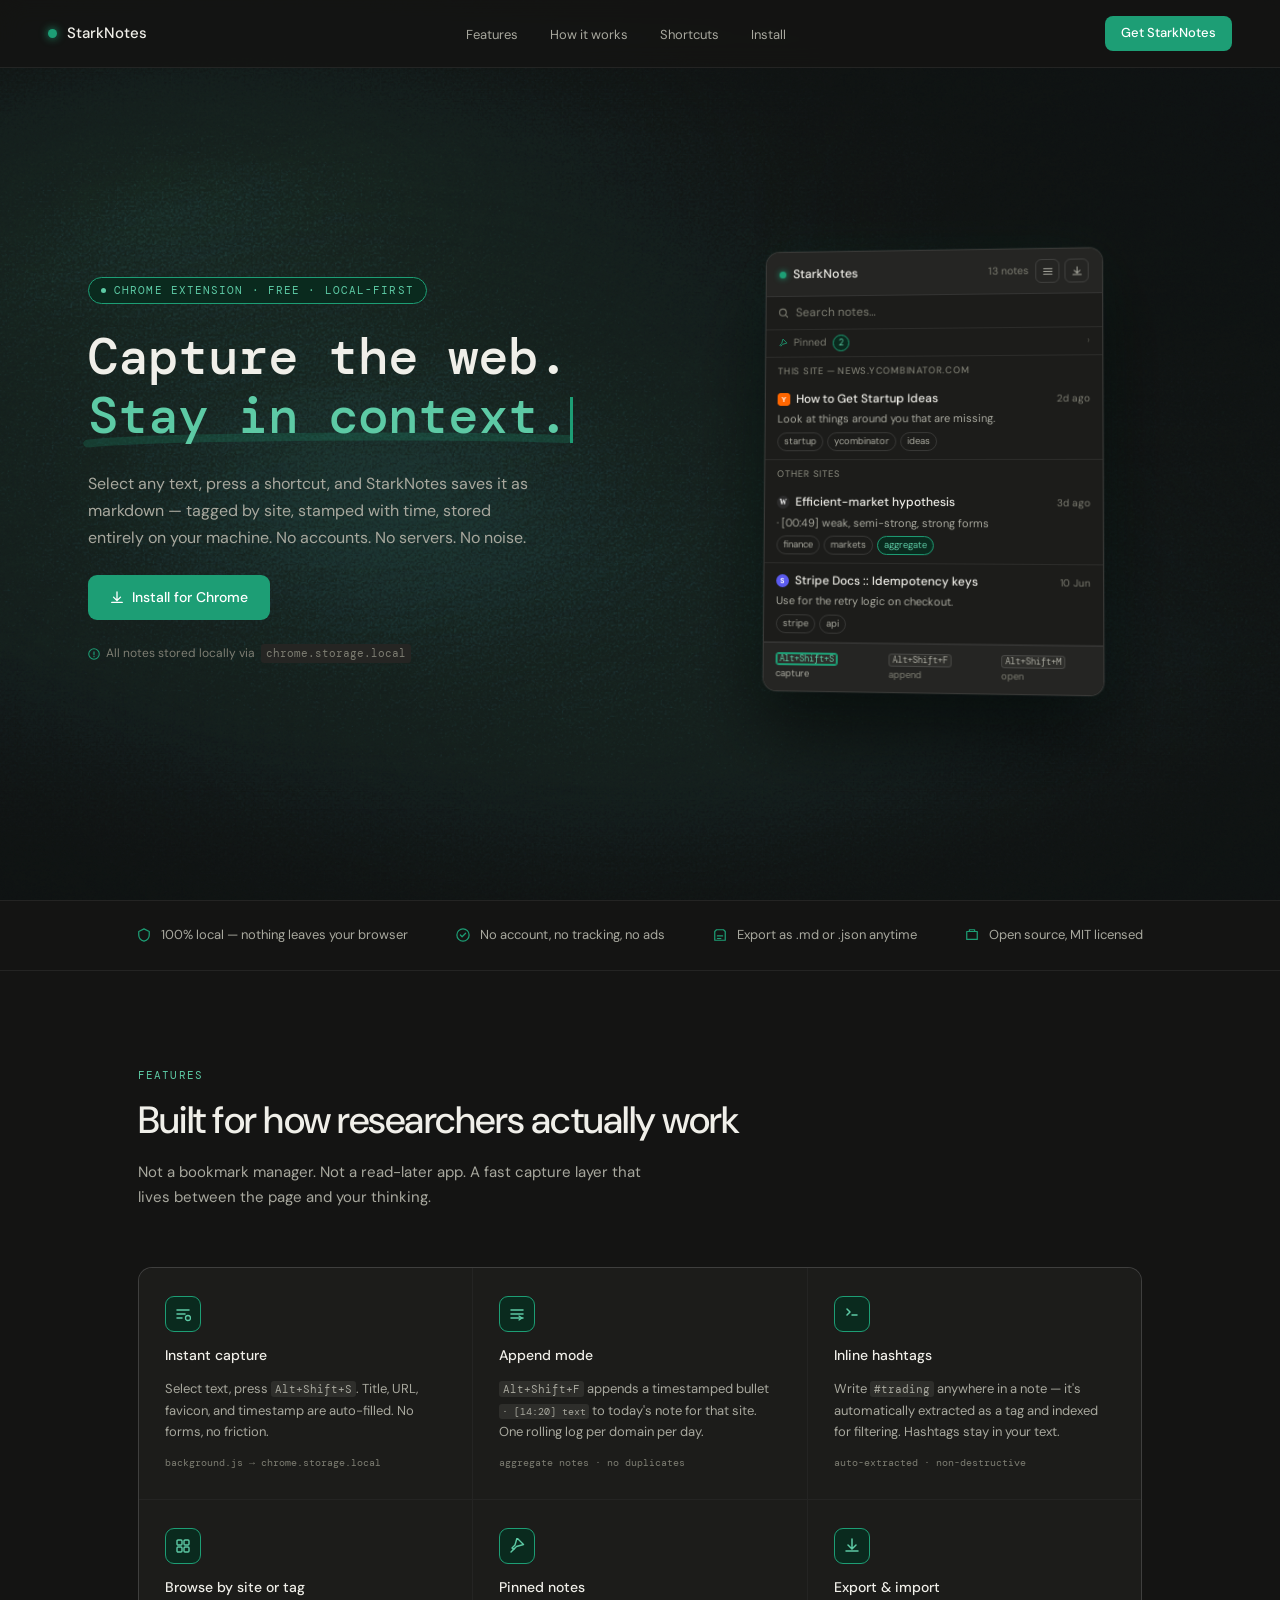
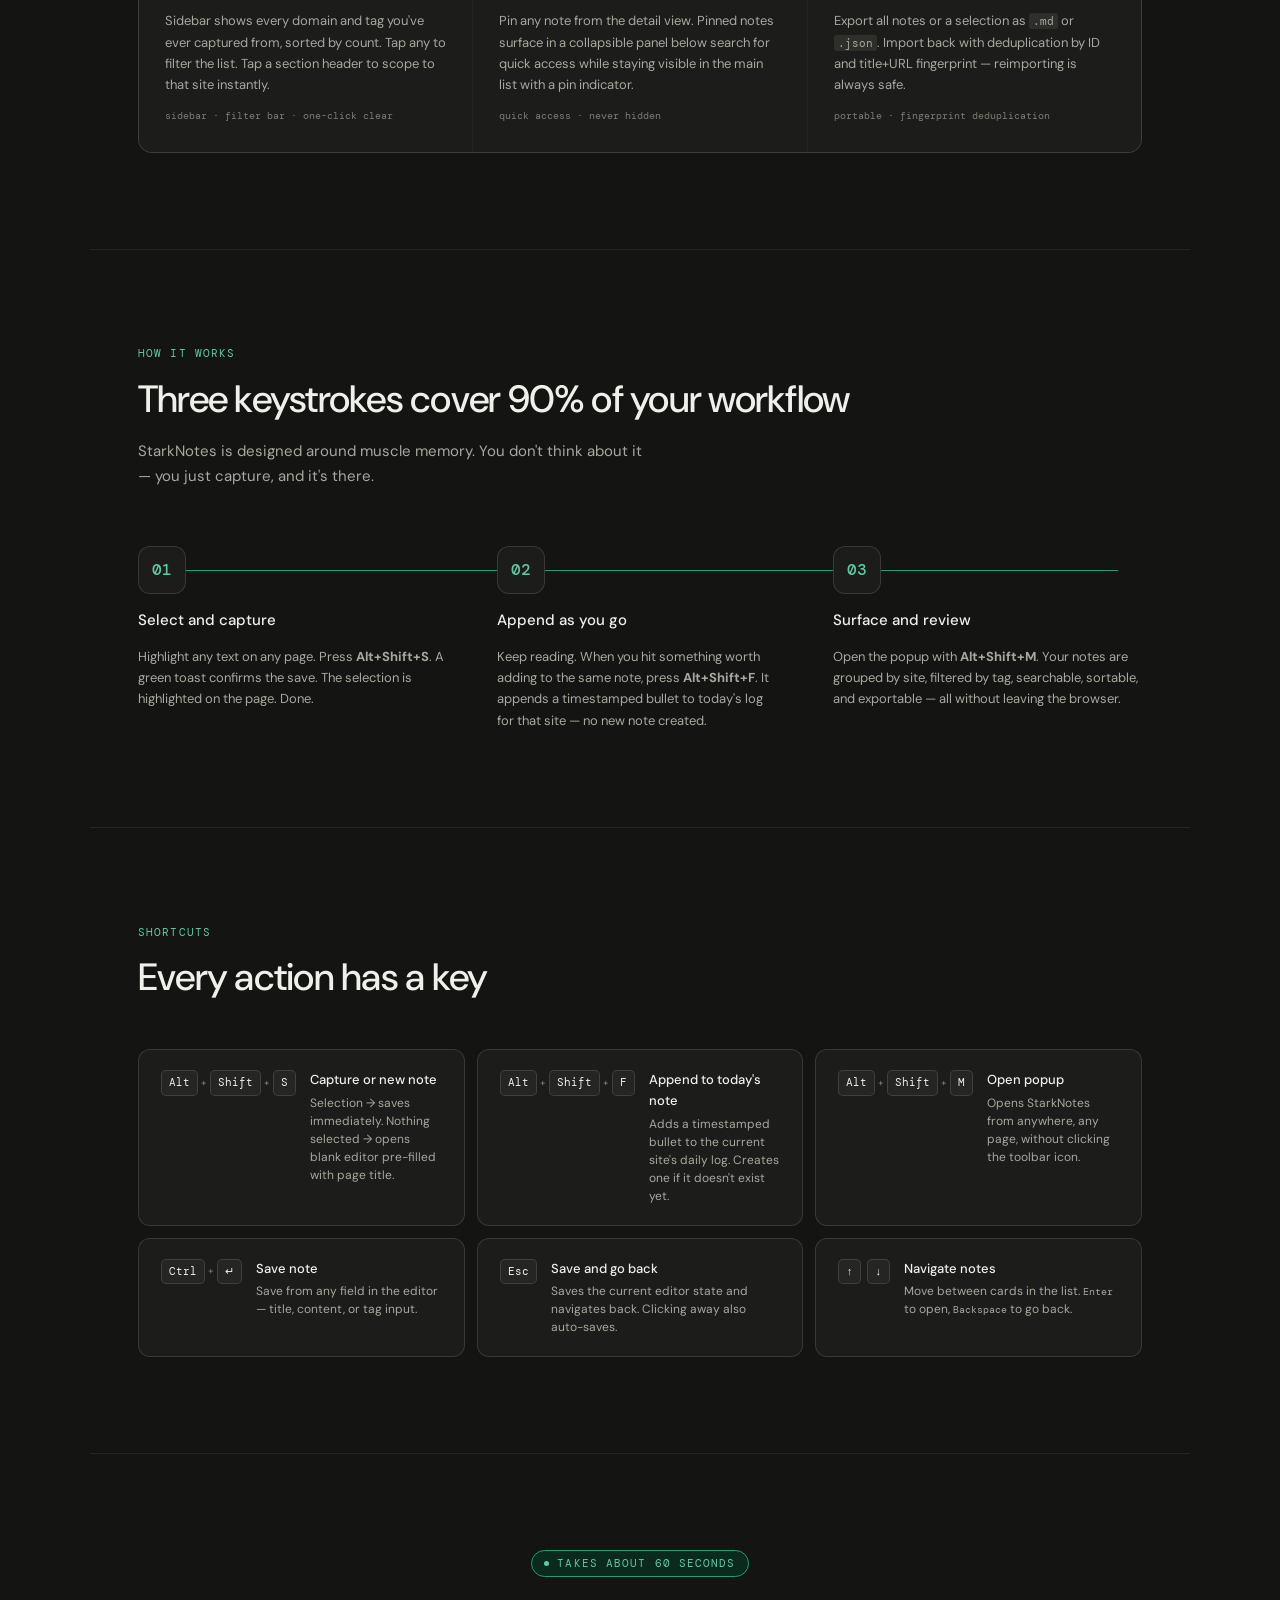
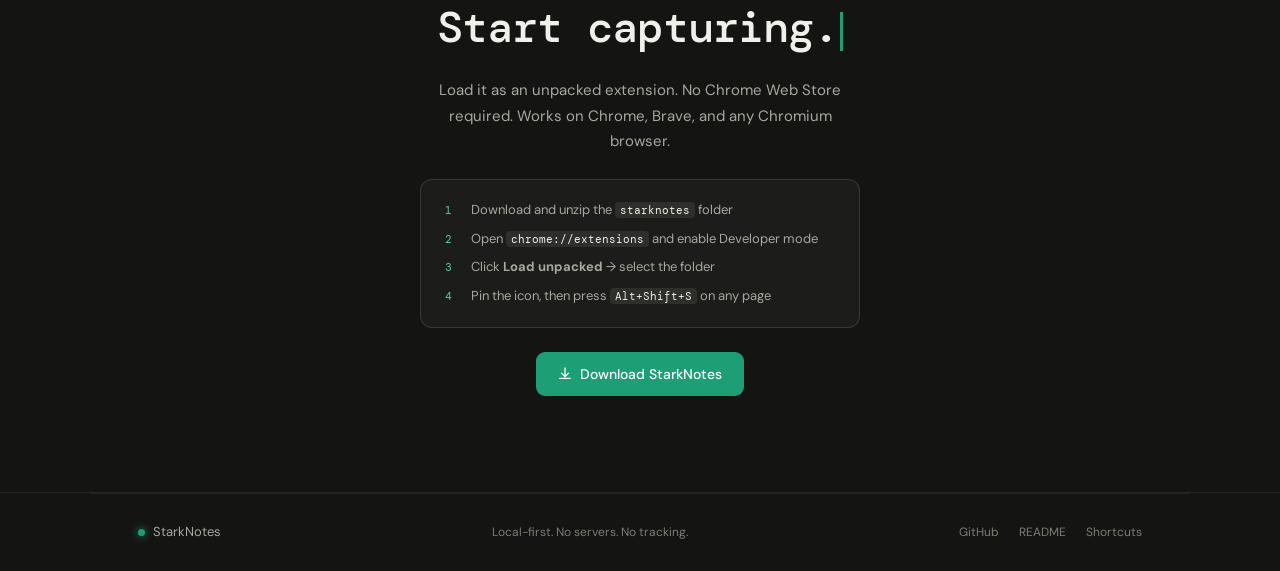
==== commit dc2708f2: "working fine" ====
--- a/index.html
+++ b/index.html
@@ -133,41 +133,41 @@
           <span class="pm-pinned-chevron">›</span>
         </div>
 
-        <div class="pm-section">This site — en.wikipedia.org</div>
+        <div class="pm-section">This site — news.ycombinator.com</div>
 
         <div class="pm-card">
           <div class="pm-card-meta">
-            <img class="pm-card-icon" src="assets/icons/wiki-icon.svg" alt="" loading="lazy" decoding="async" />
-            <span class="pm-card-title">Byzantine Generals Problem</span>
+            <svg class="pm-card-icon" xmlns="http://www.w3.org/2000/svg" viewBox="0 0 16 16" width="16" height="16"><rect width="16" height="16" rx="3" fill="#ff6600"/><text x="8" y="11.5" font-family="Arial, sans-serif" font-size="9" font-weight="700" fill="#ffffff" text-anchor="middle">Y</text></svg>
+            <span class="pm-card-title">How to Get Startup Ideas</span>
             <span class="pm-card-time">2d ago</span>
           </div>
-          <div class="pm-card-snippet">Reread before writing the consensus section</div>
+          <div class="pm-card-snippet">Look at things around you that are missing.</div>
           <div class="pm-tags">
-            <span class="pm-tag">distsys</span>
-            <span class="pm-tag">research</span>
-            <span class="pm-tag">thesis</span>
-          </div>
-        </div>
+            <span class="pm-tag">startup</span>
+            <span class="pm-tag">ycombinator</span>
+            <span class="pm-tag">ideas</span>
+          </div>
+        </div>
+
+        <div class="pm-section">Other sites</div>
 
         <div class="pm-card">
           <div class="pm-card-meta">
-            <img class="pm-card-icon" src="assets/icons/wiki-icon.svg" alt="" loading="lazy" decoding="async" />
-            <span class="pm-card-title">Ada Lovelace</span>
+            <svg class="pm-card-icon" xmlns="http://www.w3.org/2000/svg" viewBox="0 0 16 16" width="16" height="16"><circle cx="8" cy="8" r="8" fill="#2b2b2b"/><text x="8" y="11.5" font-family="Georgia, 'Times New Roman', serif" font-size="9" font-weight="700" fill="#ffffff" text-anchor="middle">W</text></svg>
+            <span class="pm-card-title">Efficient-market hypothesis</span>
             <span class="pm-card-time">3d ago</span>
           </div>
-          <div class="pm-card-snippet">· [00:49] first published algorithm, 1843</div>
+          <div class="pm-card-snippet">· [00:49] weak, semi-strong, strong forms</div>
           <div class="pm-tags">
-            <span class="pm-tag">history</span>
-            <span class="pm-tag">cs</span>
+            <span class="pm-tag">finance</span>
+            <span class="pm-tag">markets</span>
             <span class="pm-tag agg">aggregate</span>
           </div>
         </div>
-
-        <div class="pm-section">Other sites</div>
 
         <div class="pm-card">
           <div class="pm-card-meta">
-            <img class="pm-card-icon" src="assets/icons/stripe-icon.svg" alt="" loading="lazy" decoding="async" />
+            <svg class="pm-card-icon" xmlns="http://www.w3.org/2000/svg" viewBox="0 0 16 16" width="16" height="16"><circle cx="8" cy="8" r="8" fill="#5b5bf0"/><text x="8" y="11.5" font-family="'DM Sans', Arial, sans-serif" font-size="9" font-weight="700" fill="#ffffff" text-anchor="middle">S</text></svg>
             <span class="pm-card-title">Stripe Docs :: Idempotency keys</span>
             <span class="pm-card-time">10 Jun</span>
           </div>
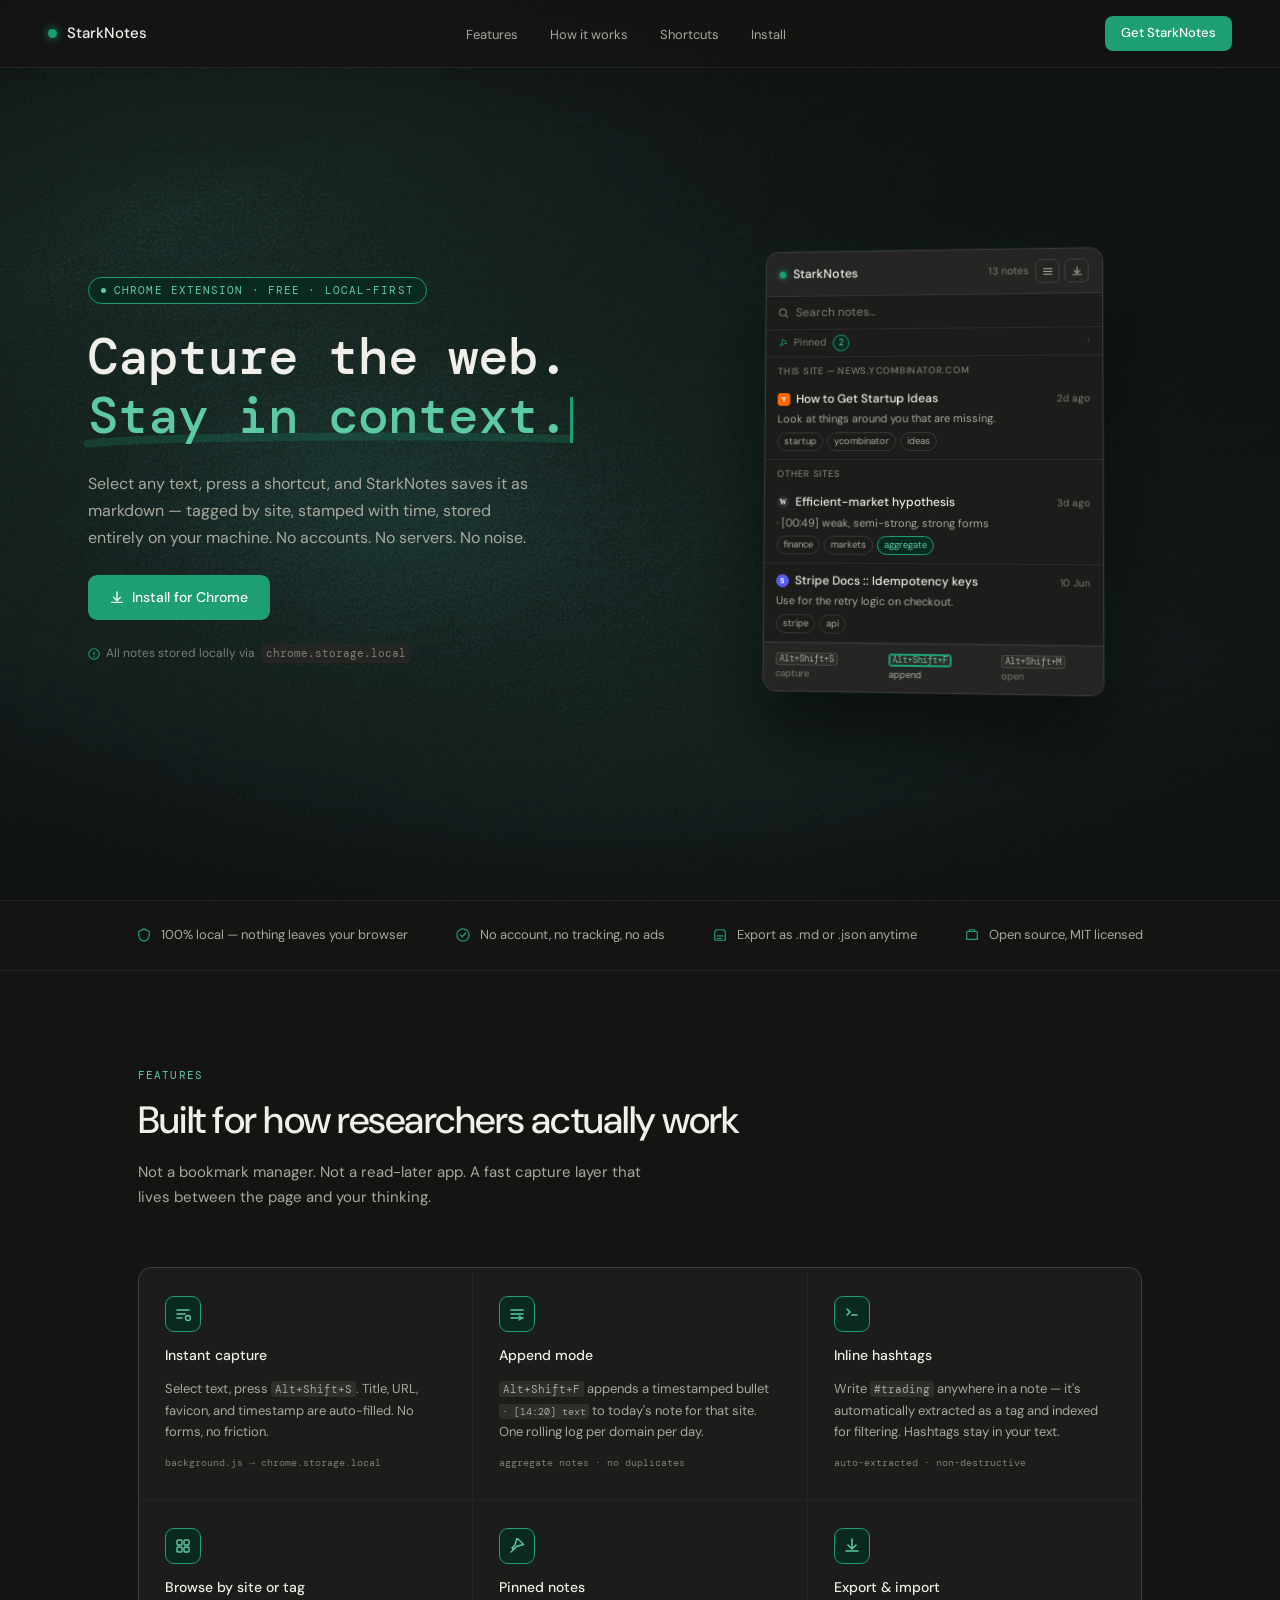
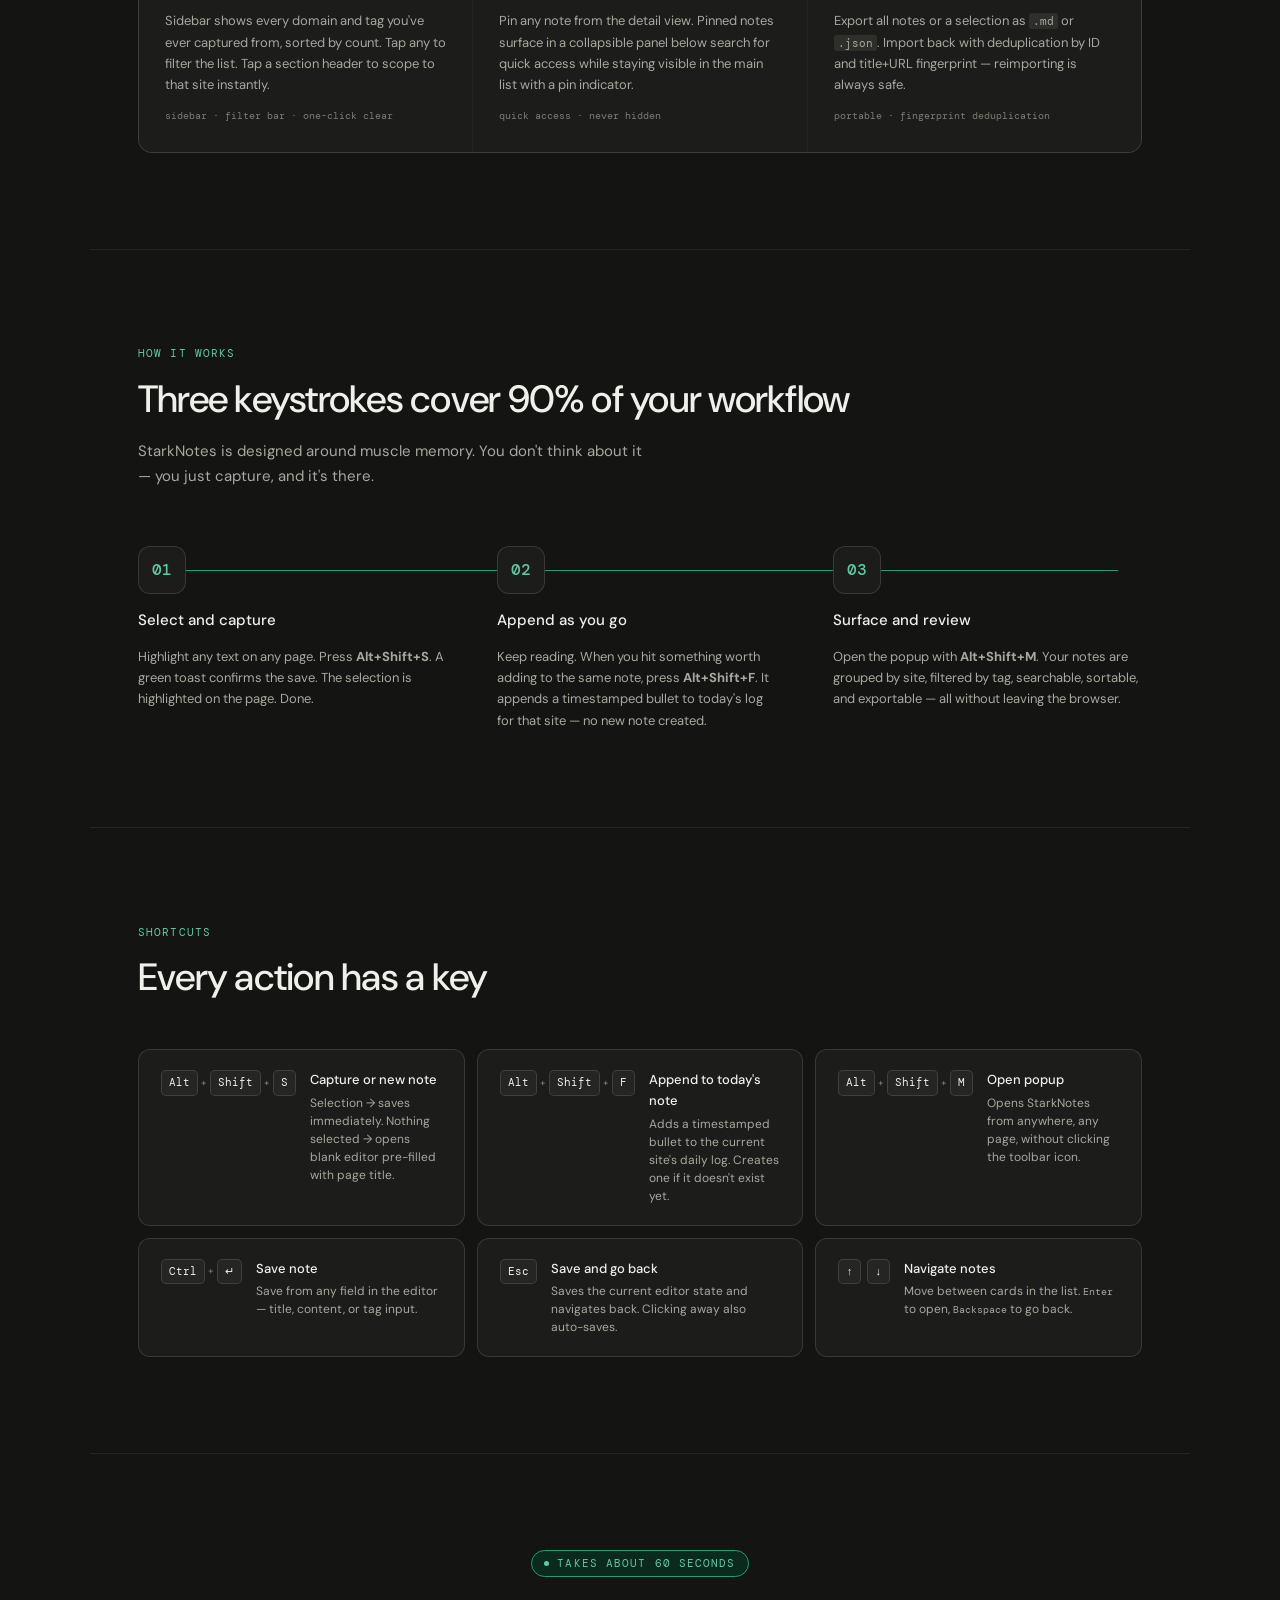
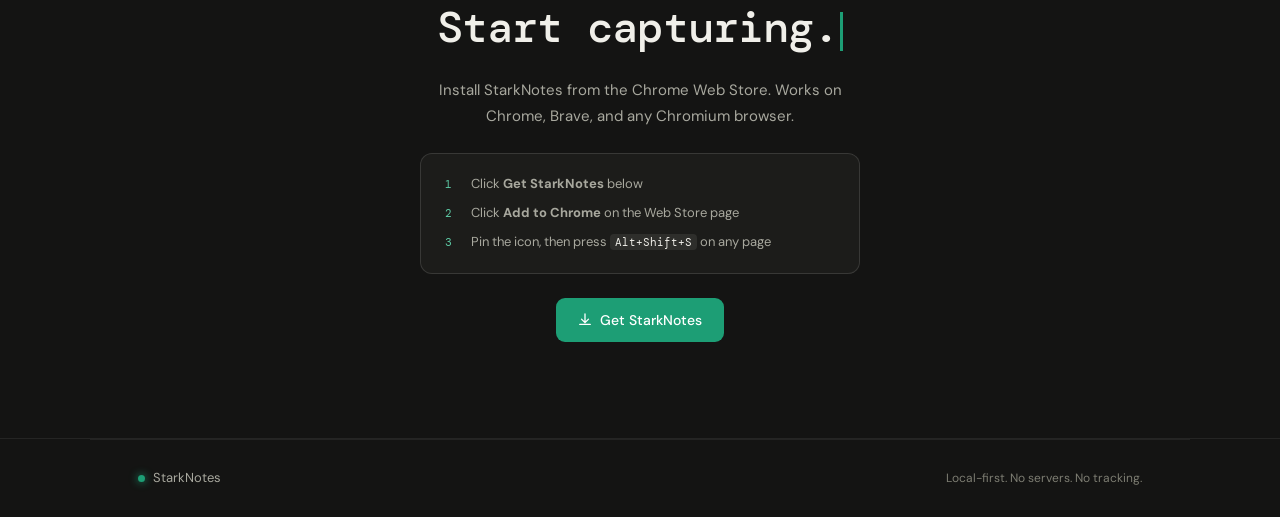
==== commit 6b1ba6ed: "working fine" ====
--- a/index.html
+++ b/index.html
@@ -74,7 +74,8 @@
       </p>
 
       <div class="hero-actions">
-        <a class="btn-primary" href="#install">
+        <!-- TODO: replace with your real Chrome Web Store listing URL once published -->
+        <a class="btn-primary" href="https://chromewebstore.google.com/" target="_blank" rel="noopener">
           <svg aria-hidden="true" focusable="false" width="14" height="14" viewBox="0 0 16 16" fill="none">
             <path d="M8 1v9M4 7l4 4 4-4M2 13h12" stroke="currentColor" stroke-width="1.5" stroke-linecap="round"/>
           </svg>
@@ -415,21 +416,21 @@
   </div>
 
   <h2>Start capturing.<span class="cursor"></span></h2>
-  <p>Load it as an unpacked extension. No Chrome Web Store required. Works on Chrome, Brave, and any Chromium browser.</p>
+  <p>Install StarkNotes from the Chrome Web Store. Works on Chrome, Brave, and any Chromium browser.</p>
 
   <div class="install-steps">
-    <div class="install-step"><span class="install-n">1</span><span>Download and unzip the <code>starknotes</code> folder</span></div>
-    <div class="install-step"><span class="install-n">2</span><span>Open <code>chrome://extensions</code> and enable Developer mode</span></div>
-    <div class="install-step"><span class="install-n">3</span><span>Click <strong>Load unpacked</strong> → select the folder</span></div>
-    <div class="install-step"><span class="install-n">4</span><span>Pin the icon, then press <code>Alt+Shift+S</code> on any page</span></div>
+    <div class="install-step"><span class="install-n">1</span><span>Click <strong>Get StarkNotes</strong> below</span></div>
+    <div class="install-step"><span class="install-n">2</span><span>Click <strong>Add to Chrome</strong> on the Web Store page</span></div>
+    <div class="install-step"><span class="install-n">3</span><span>Pin the icon, then press <code>Alt+Shift+S</code> on any page</span></div>
   </div>
 
   <div style="display:flex;gap:12px;flex-wrap:wrap;justify-content:center;">
-    <a class="btn-primary" href="#">
+    <!-- TODO: replace with your real Chrome Web Store listing URL once published -->
+    <a class="btn-primary" href="https://chromewebstore.google.com/" target="_blank" rel="noopener">
       <svg aria-hidden="true" focusable="false" width="14" height="14" viewBox="0 0 16 16" fill="none">
         <path d="M8 1v9M4 7l4 4 4-4M2 13h12" stroke="currentColor" stroke-width="1.5" stroke-linecap="round"/>
       </svg>
-      Download StarkNotes
+      Get StarkNotes
     </a>
   </div>
 </section>
@@ -441,11 +442,6 @@
       StarkNotes
     </div>
     <div class="footer-note">Local-first. No servers. No tracking.</div>
-    <div class="footer-links">
-      <a href="#">GitHub</a>
-      <a href="#">README</a>
-      <a href="#">Shortcuts</a>
-    </div>
   </footer>
 </div>
 
--- a/style.css
+++ b/style.css
@@ -45,6 +45,18 @@
   transition: opacity 0.3s ease;
 }
 
+/* Touch devices never fire mousemove, so give them a fixed, pleasant glow position
+   instead of the off-screen fallback (var(--mouse-y, -50%)) */
+@media (hover: none) and (pointer: coarse) {
+  .cursor-glow {
+    background: radial-gradient(
+      700px circle at 50% 15%,
+      rgba(29, 158, 117, 0.045),
+      transparent 60%
+    );
+  }
+}
+
 /* Faint paper grain — sits just above the ambient glow but below content */
 body::before {
   content: '';
@@ -564,7 +576,7 @@
   .section, .how, .shortcuts-section, .cta-section { padding-left: 24px; padding-right: 24px; }
   .feature-grid { grid-template-columns: 1fr; }
   .steps { grid-template-columns: 1fr; gap: 28px; }
-  .steps::before { display: none; }
+  .steps::before, .steps::after { display: none; }
   .step { padding: 0; }
   .shortcuts-grid { grid-template-columns: 1fr; }
   .privacy-inner { gap: 20px; justify-content: flex-start; }
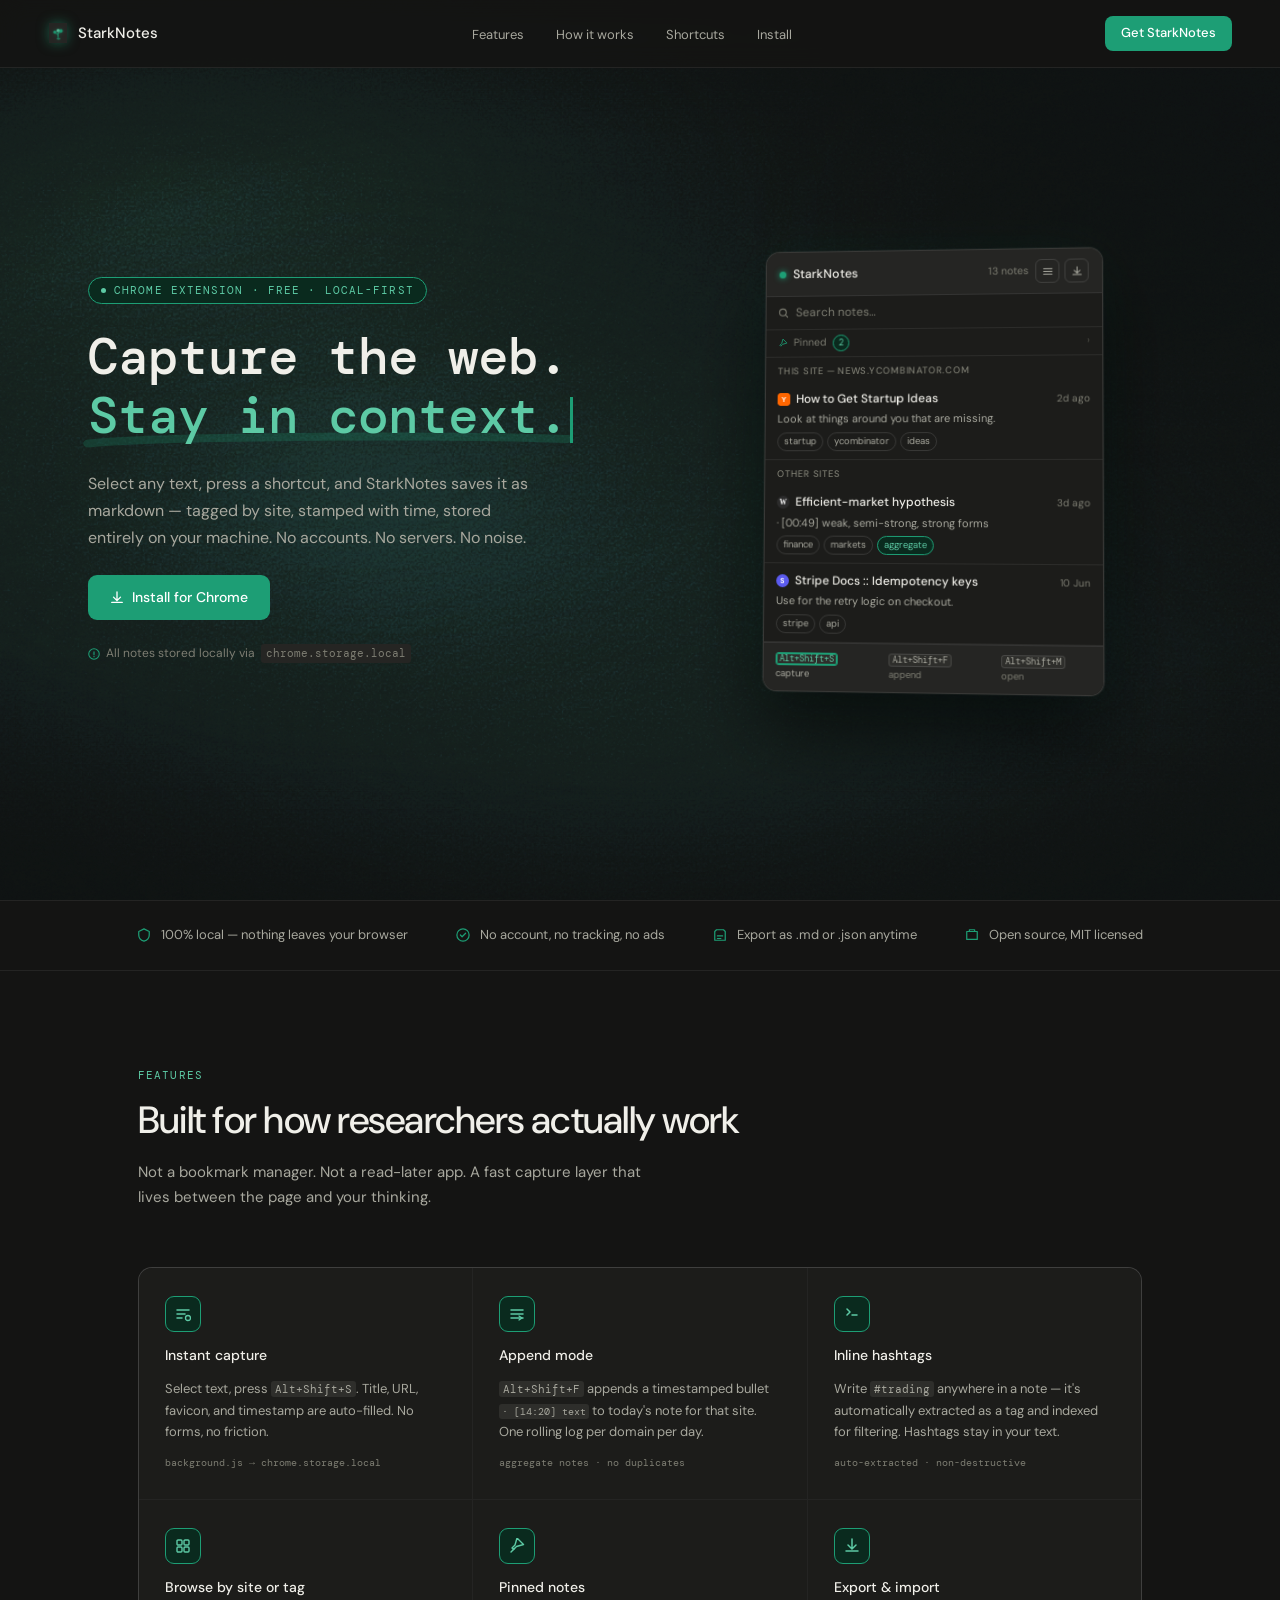
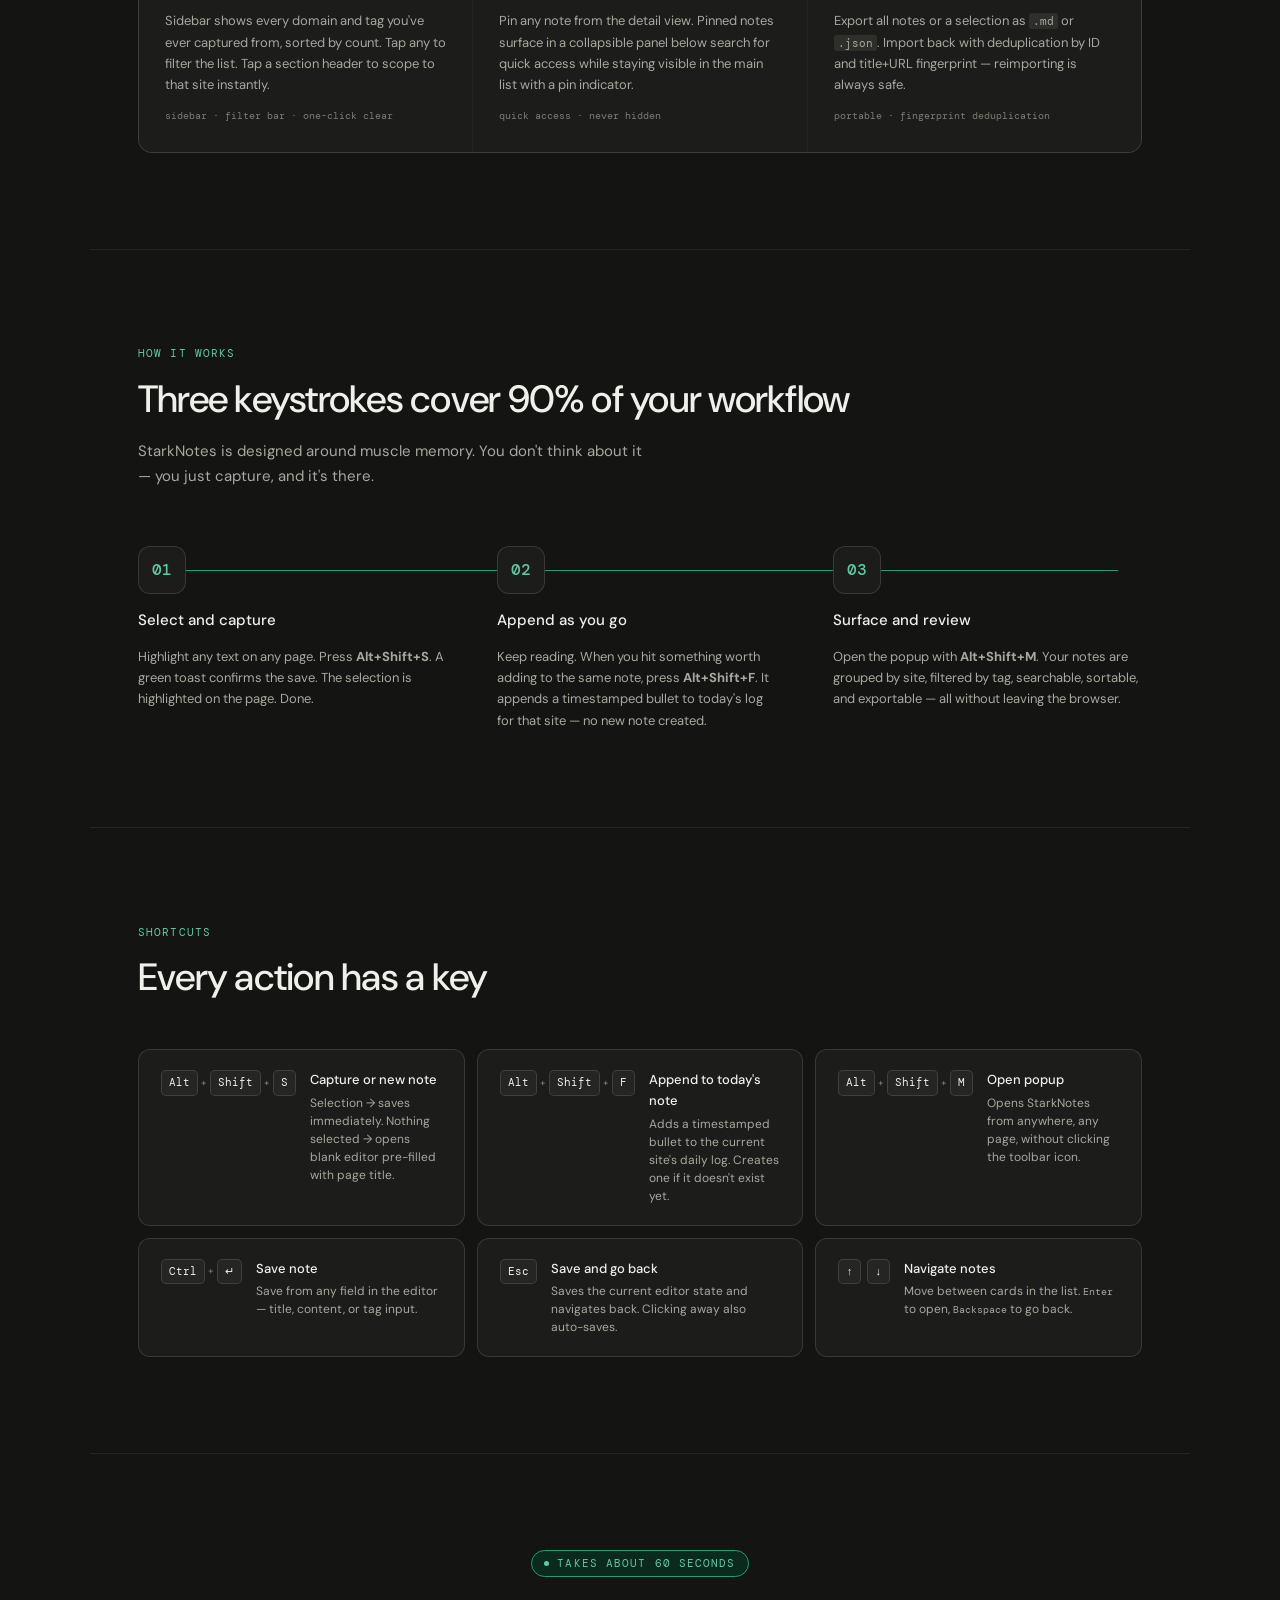
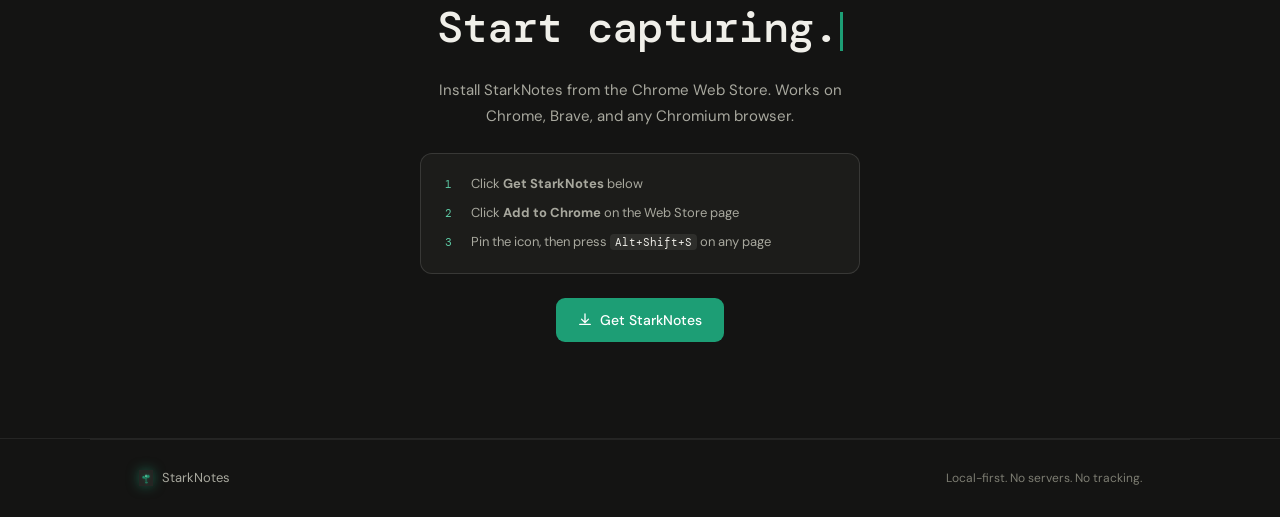
==== commit d59d7f31: "working fine" ====
--- a/index.html
+++ b/index.html
@@ -19,13 +19,22 @@
 </head>
 <body>
 
+<div id="pageLoader" class="page-loader" aria-hidden="true">
+  <div class="loader-mark">
+    <img class="loader-dot" src="[data-uri]" alt="" />
+    <span class="loader-word">StarkNotes</span>
+  </div>
+  <div class="loader-bar"><span></span></div>
+</div>
+<noscript><style>#pageLoader{display:none;}</style></noscript>
+
 <div class="cursor-glow" aria-hidden="true"></div>
 
 <a class="skip-link" href="#main">Skip to content</a>
 
 <nav>
   <a class="nav-logo" href="#">
-    <div class="nav-dot"></div>
+    <img class="nav-dot" src="[data-uri]" alt="StarkNotes" />
     StarkNotes
   </a>
   <ul class="nav-links" id="navLinks">
@@ -438,7 +447,7 @@
 <div style="border-top:0.5px solid var(--border)">
   <footer>
     <div class="footer-logo">
-      <div class="nav-dot" style="width:7px;height:7px;"></div>
+      <img class="nav-dot" style="width:16px;height:16px;" src="[data-uri]" alt="StarkNotes" />
       StarkNotes
     </div>
     <div class="footer-note">Local-first. No servers. No tracking.</div>
--- a/style.css
+++ b/style.css
@@ -16,6 +16,40 @@
 }
 
 html { scroll-behavior: smooth; }
+
+/* ── PAGE LOADER ── */
+.page-loader {
+  position: fixed; inset: 0; z-index: 9999;
+  background: var(--bg);
+  display: flex; flex-direction: column; align-items: center; justify-content: center;
+  gap: 18px;
+  transition: opacity 0.5s ease, visibility 0.5s ease;
+}
+.page-loader.is-hidden { opacity: 0; visibility: hidden; pointer-events: none; }
+
+.loader-mark { display: flex; align-items: center; gap: 9px; }
+.loader-dot {
+  width: 22px; height: 22px; object-fit: contain; display: block;
+  animation: pulse 1.4s infinite;
+}
+.loader-word {
+  font-family: 'DM Mono', monospace; font-size: 17px; letter-spacing: 0.2px;
+  color: var(--text);
+}
+.loader-bar {
+  width: 120px; height: 2px; border-radius: 2px;
+  background: var(--border2); overflow: hidden;
+}
+.loader-bar span {
+  display: block; height: 100%; width: 40%;
+  background: var(--accent); border-radius: 2px;
+  animation: loader-slide 1.1s ease-in-out infinite;
+}
+@keyframes loader-slide {
+  0%   { transform: translateX(-110%); }
+  50%  { transform: translateX(160%); }
+  100% { transform: translateX(160%); }
+}
 
 body {
   font-family: 'DM Sans', system-ui, sans-serif;
@@ -111,9 +145,8 @@
   font-size: 15px; color: var(--text); text-decoration: none;
 }
 .nav-dot {
-  width: 9px; height: 9px; border-radius: 50%;
-  background: var(--accent);
-  box-shadow: 0 0 8px var(--accent);
+  width: 20px; height: 20px; object-fit: contain; display: block;
+  filter: drop-shadow(0 0 6px rgba(29, 158, 117, 0.5));
 }
 .nav-links {
   display: flex; align-items: center; gap: 32px; list-style: none;
@@ -592,6 +625,8 @@
   *, *::before, *::after { animation-duration: 0.001ms !important; animation-iteration-count: 1 !important; transition-duration: 0.001ms !important; scroll-behavior: auto !important; }
   .cursor { animation: none; }
   .hero-eyebrow-dot { animation: none; }
+  .loader-dot { animation: none; }
+  .loader-bar span { animation: none; width: 100%; }
   .popup-mockup { transform: none; }
   .popup-mockup:hover { transform: none; }
   .reveal { opacity: 1; transform: none; }
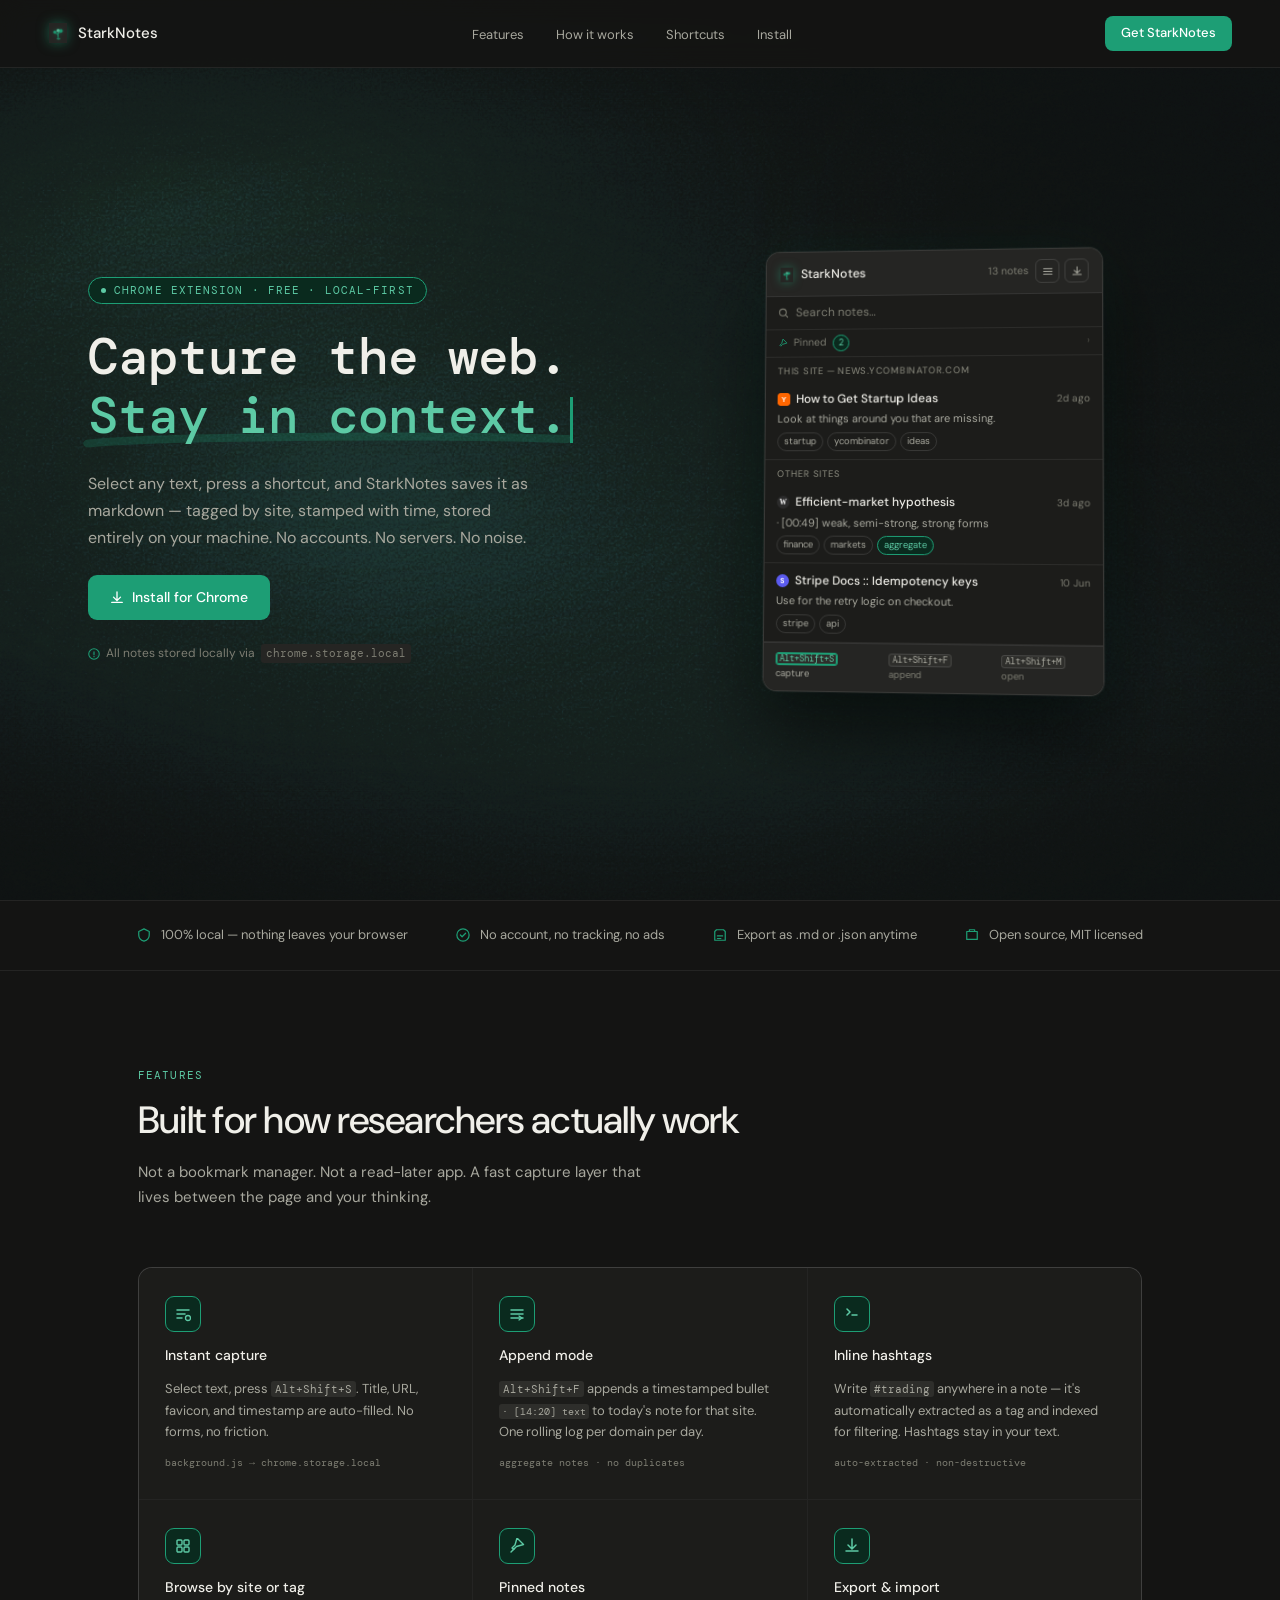
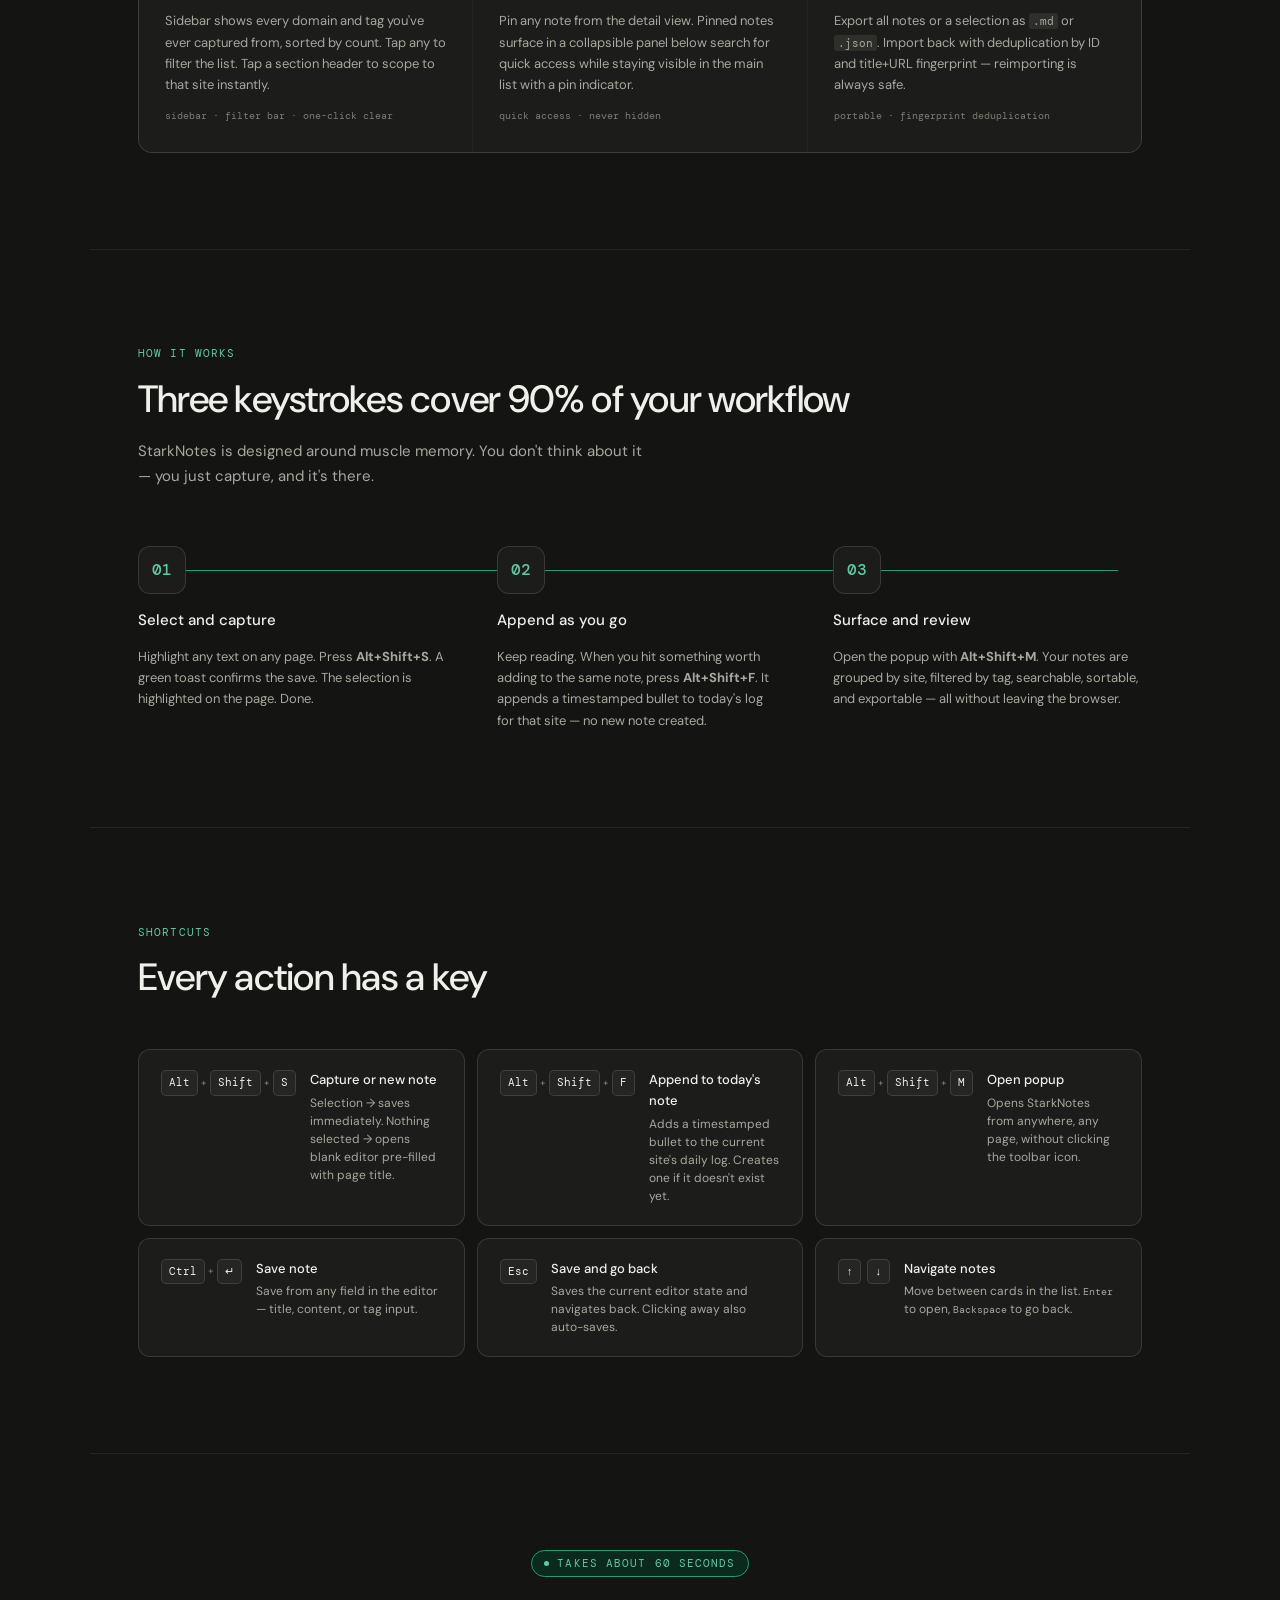
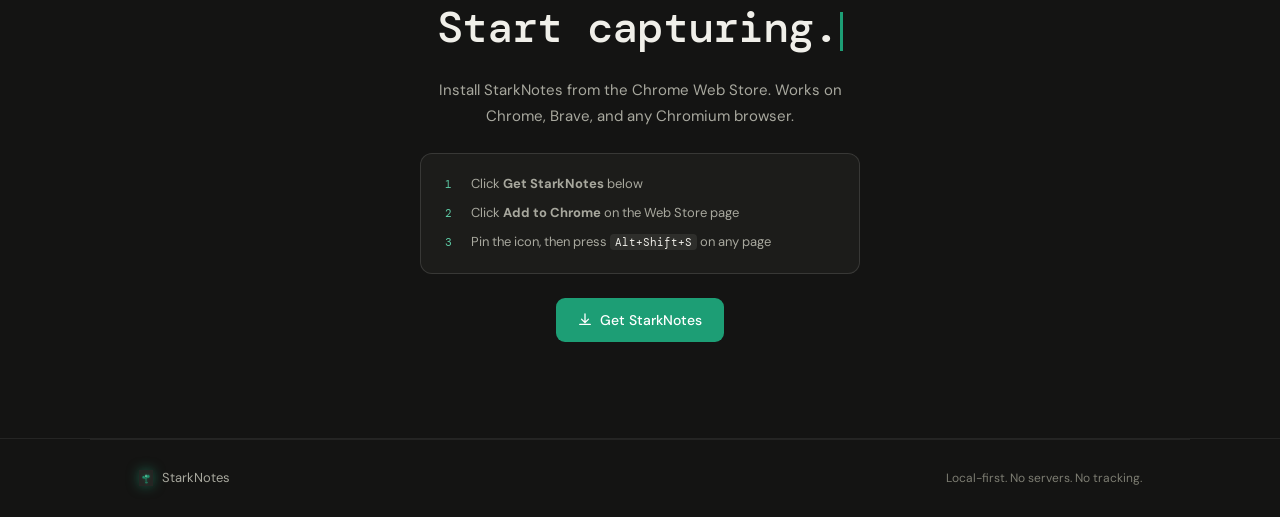
==== commit 3623278a: "working fine" ====
--- a/index.html
+++ b/index.html
@@ -106,7 +106,7 @@
 
         <div class="pm-toolbar">
           <div class="pm-logo">
-            <div class="pm-dot"></div>
+            <img class="pm-dot" src="[data-uri]" alt="StarkNotes" />
             <span class="pm-name">StarkNotes</span>
           </div>
           <div class="pm-right">
--- a/style.css
+++ b/style.css
@@ -302,7 +302,7 @@
   border-bottom: 0.5px solid var(--border);
 }
 .pm-logo { display: flex; align-items: center; gap: 7px; }
-.pm-dot { width: 7px; height: 7px; border-radius: 50%; background: var(--accent); box-shadow: 0 0 6px var(--accent); }
+.pm-dot { width: 15px; height: 15px; object-fit: contain; display: block; filter: drop-shadow(0 0 5px rgba(29, 158, 117, 0.5)); }
 .pm-name { font-size: 12.5px; font-weight: 500; }
 .pm-right { display: flex; align-items: center; gap: 7px; }
 .pm-count { font-size: 10.5px; color: var(--text3); }
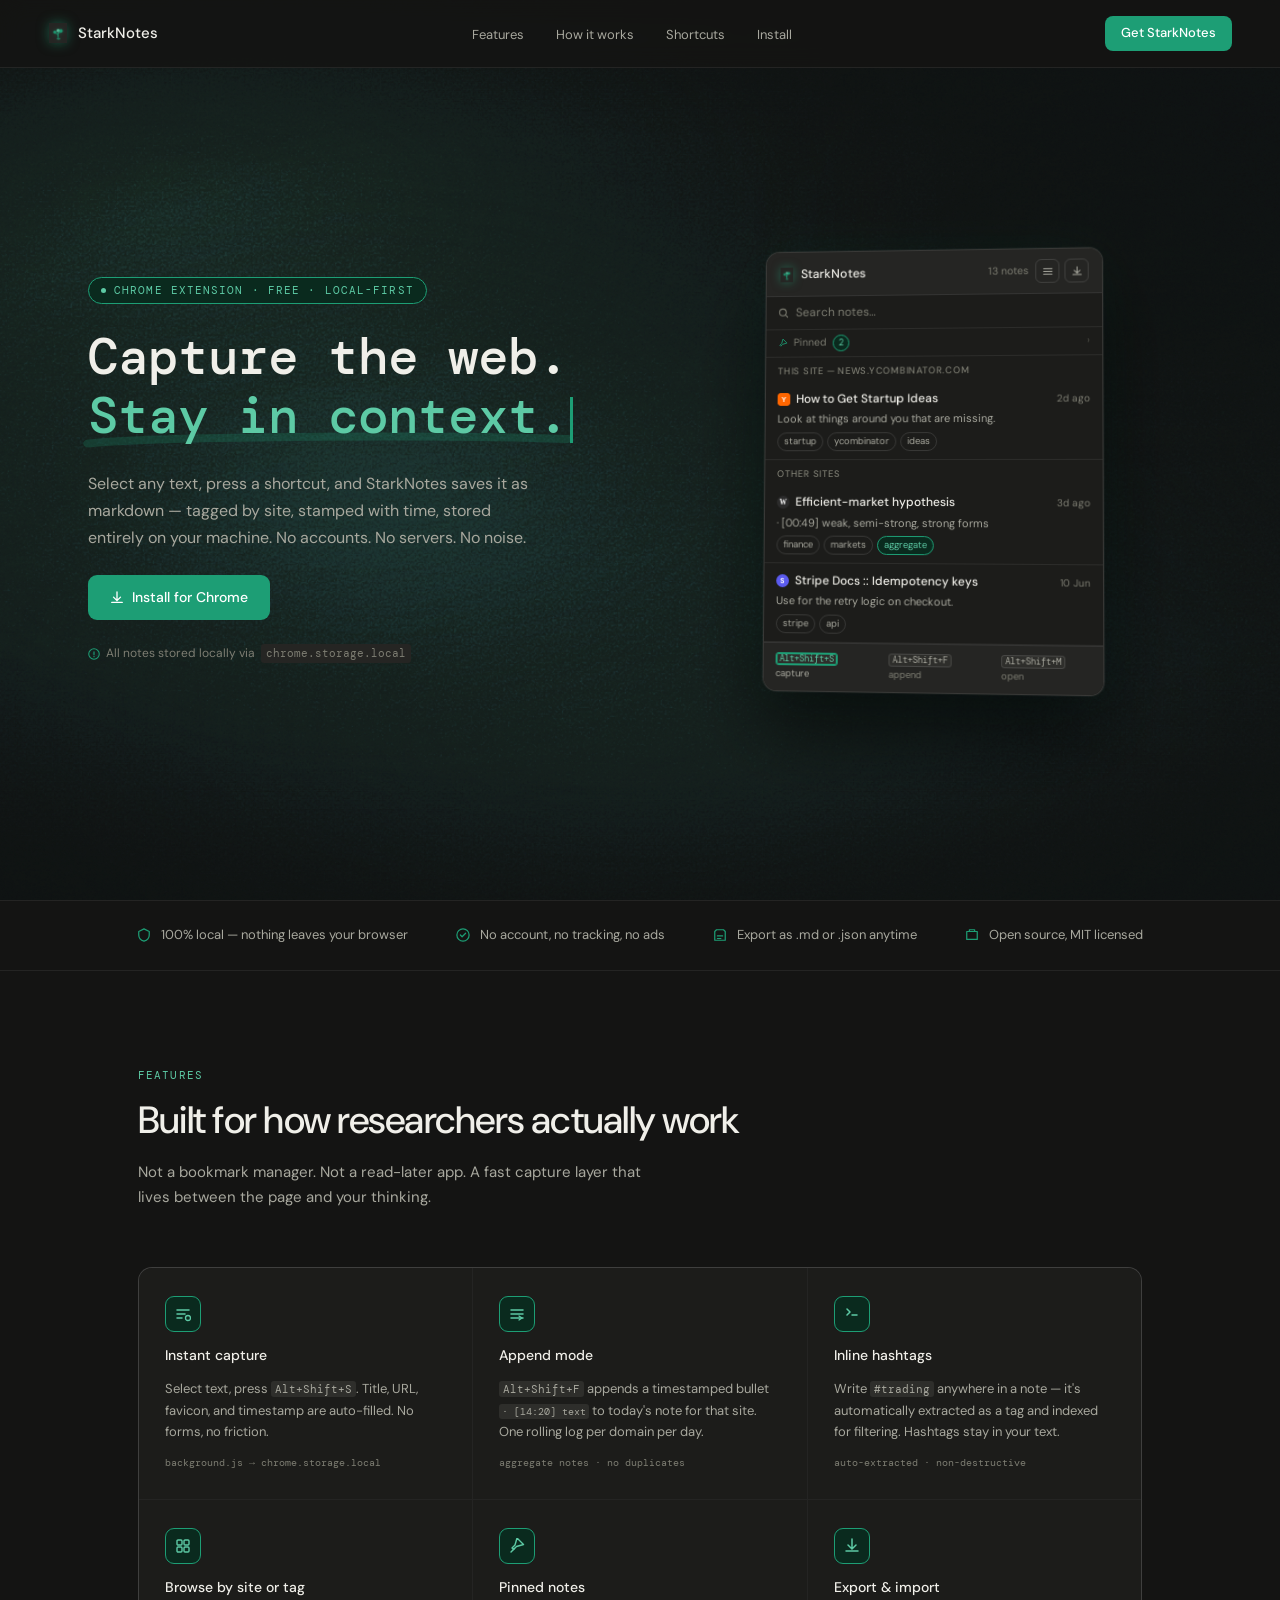
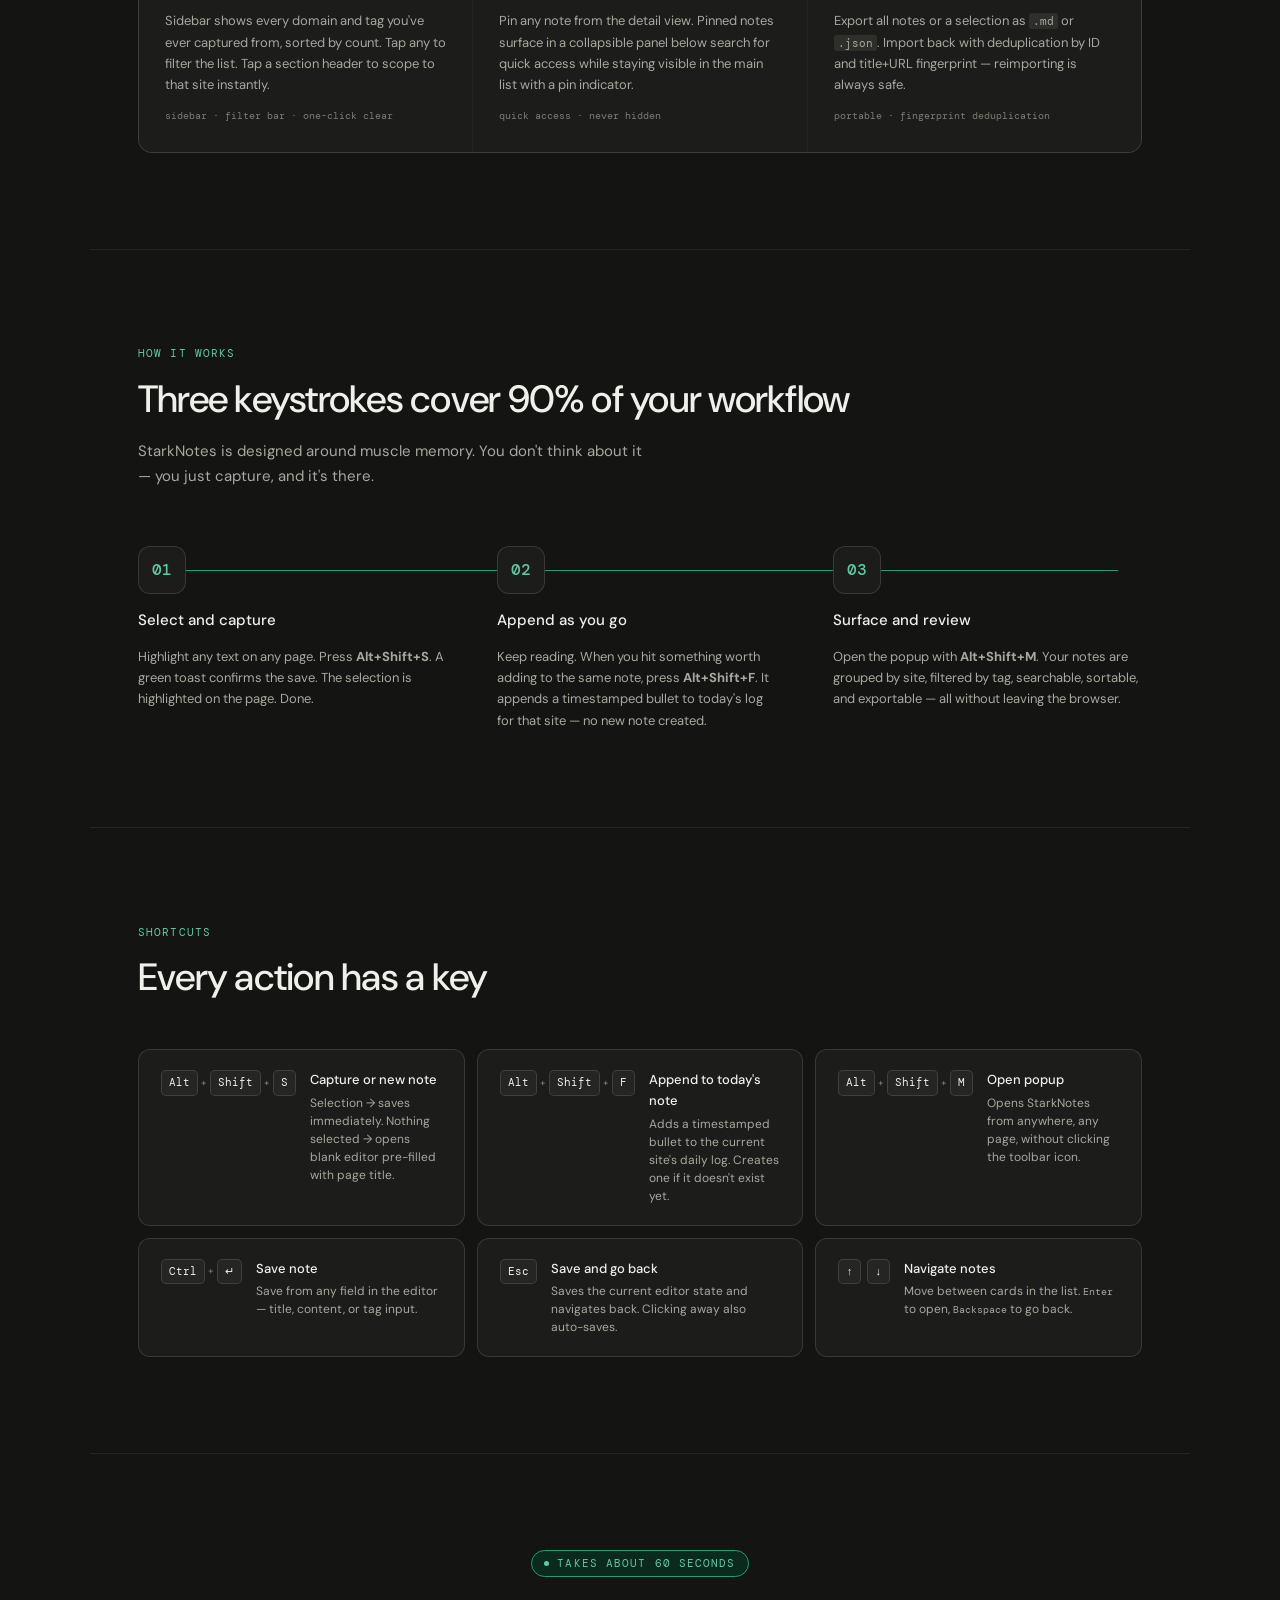
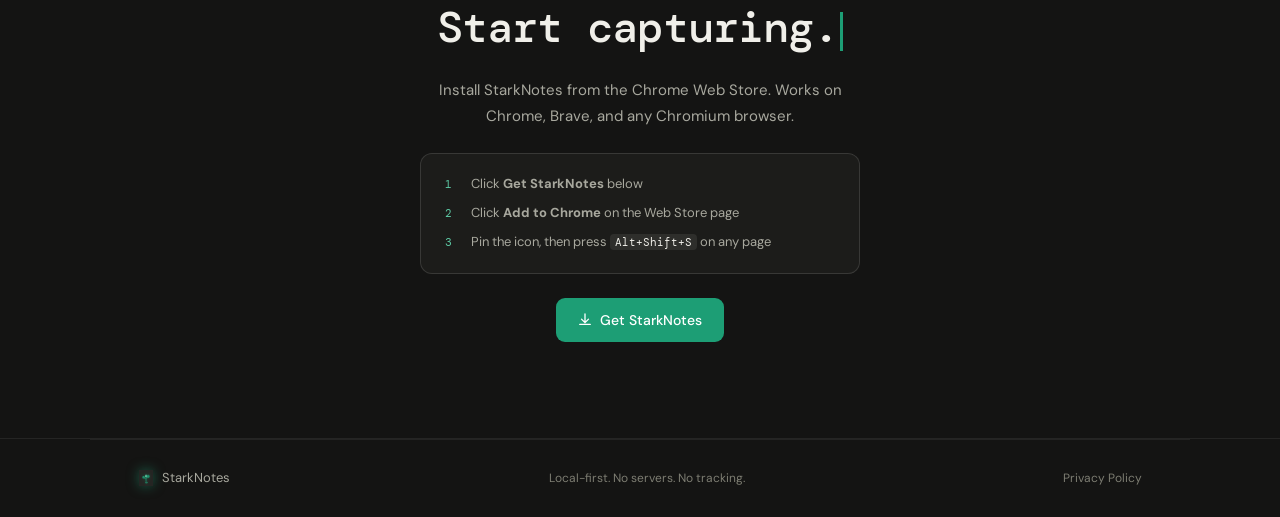
==== commit d1b42944: "privacy policy" ====
--- a/index.html
+++ b/index.html
@@ -451,6 +451,9 @@
       StarkNotes
     </div>
     <div class="footer-note">Local-first. No servers. No tracking.</div>
+    <div class="footer-links">
+      <a href="privacy.html">Privacy Policy</a>
+    </div>
   </footer>
 </div>
 
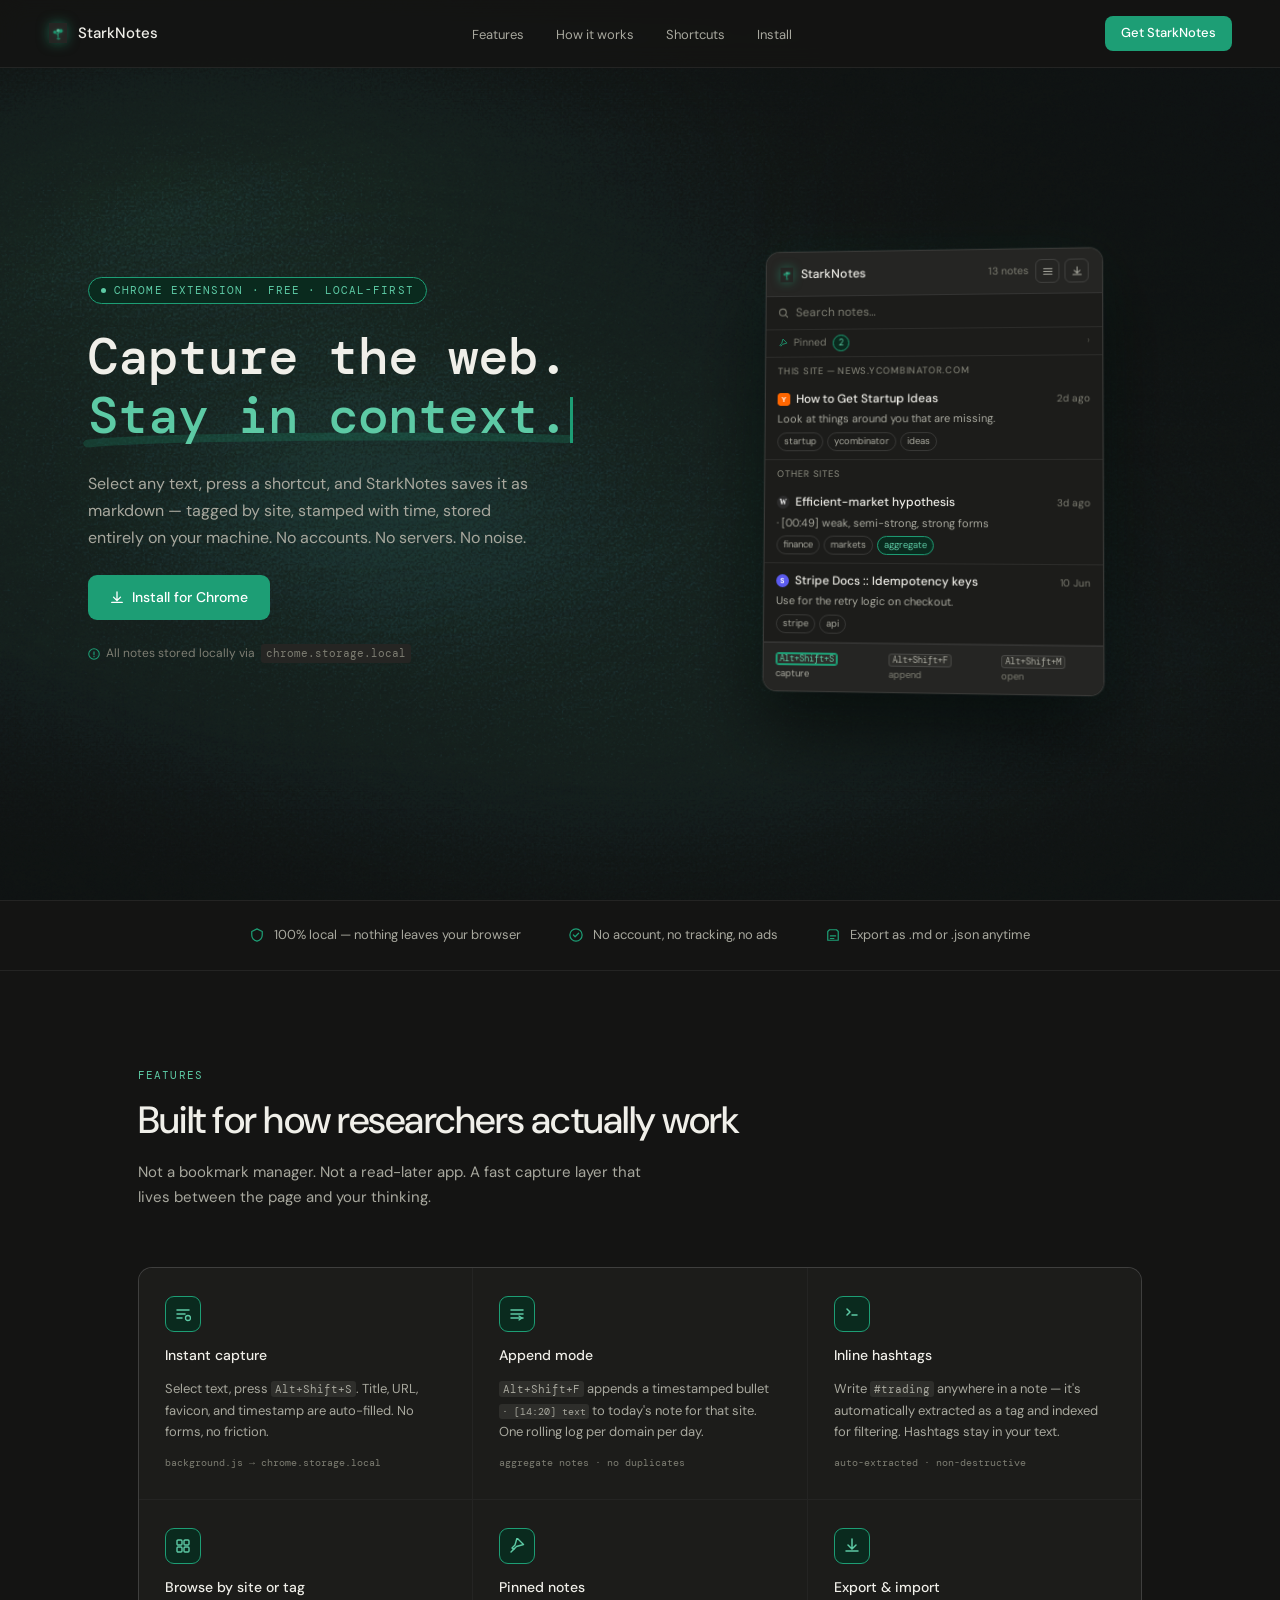
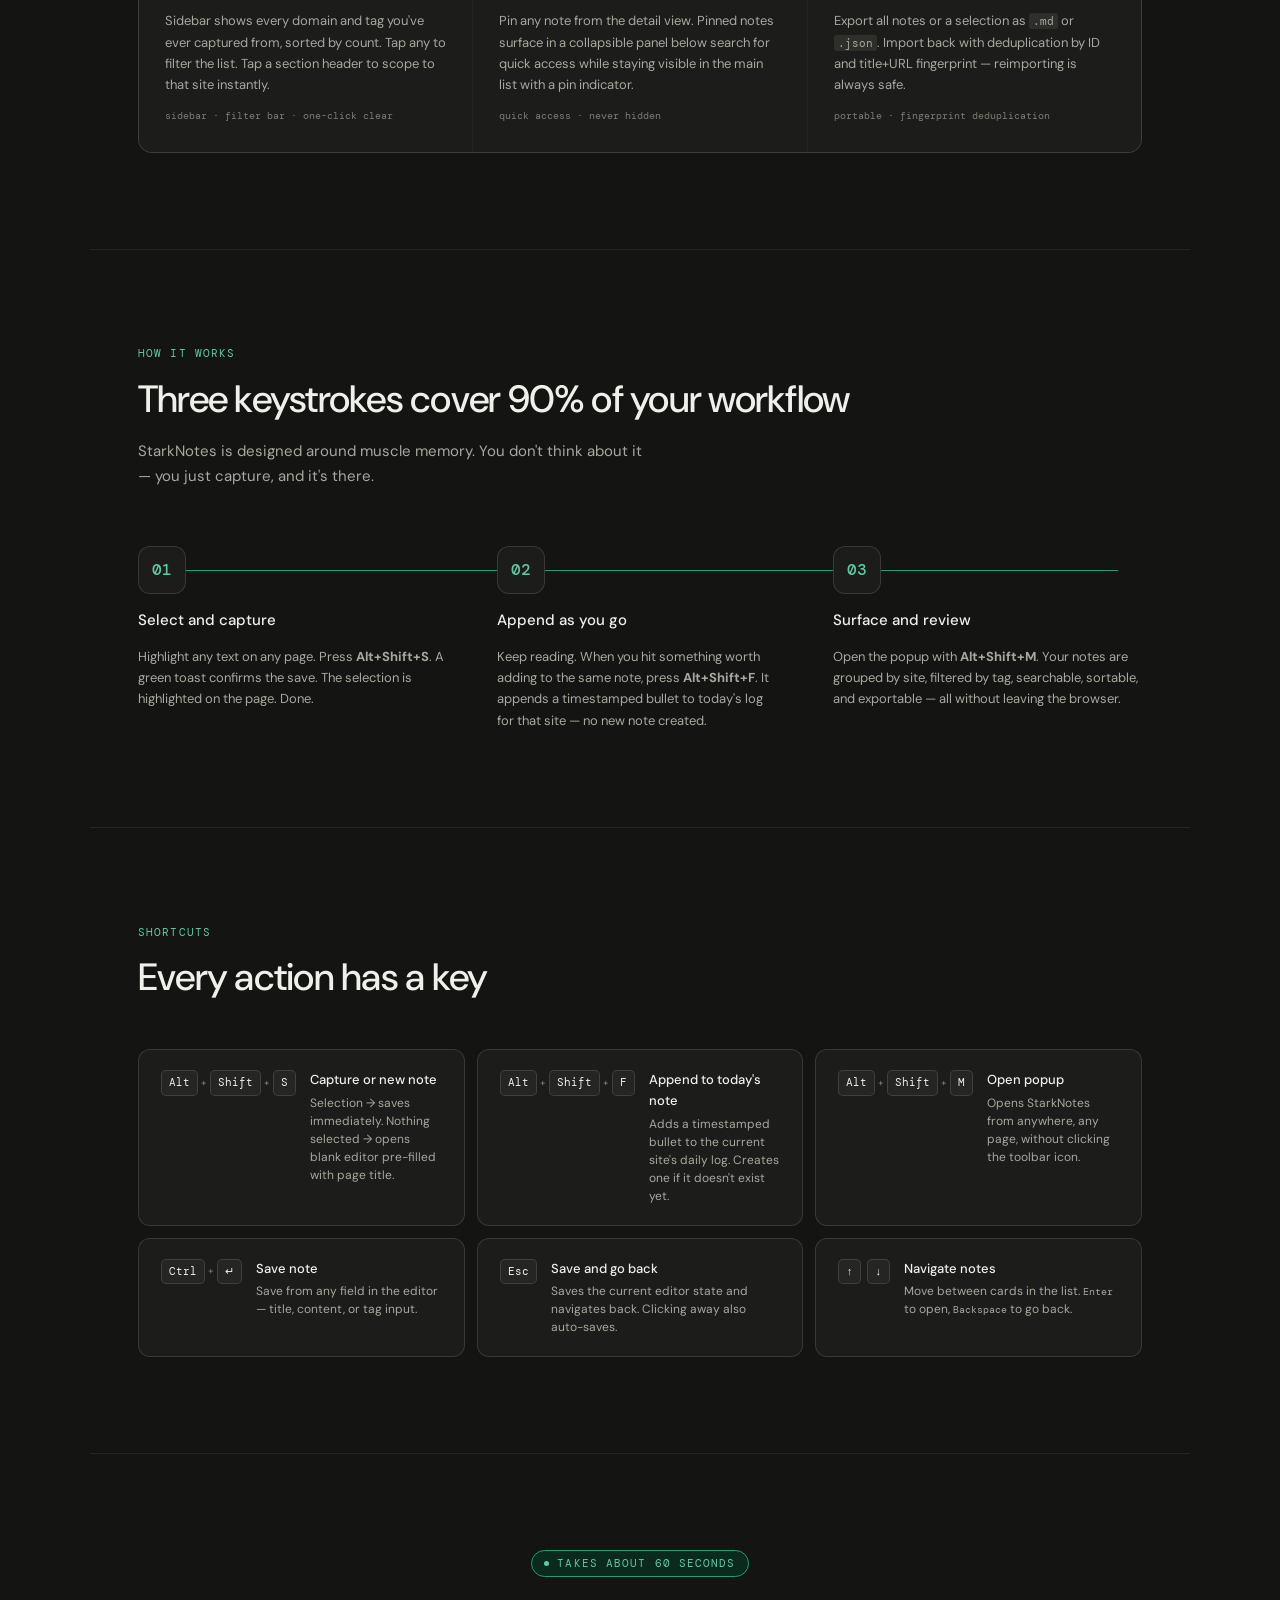
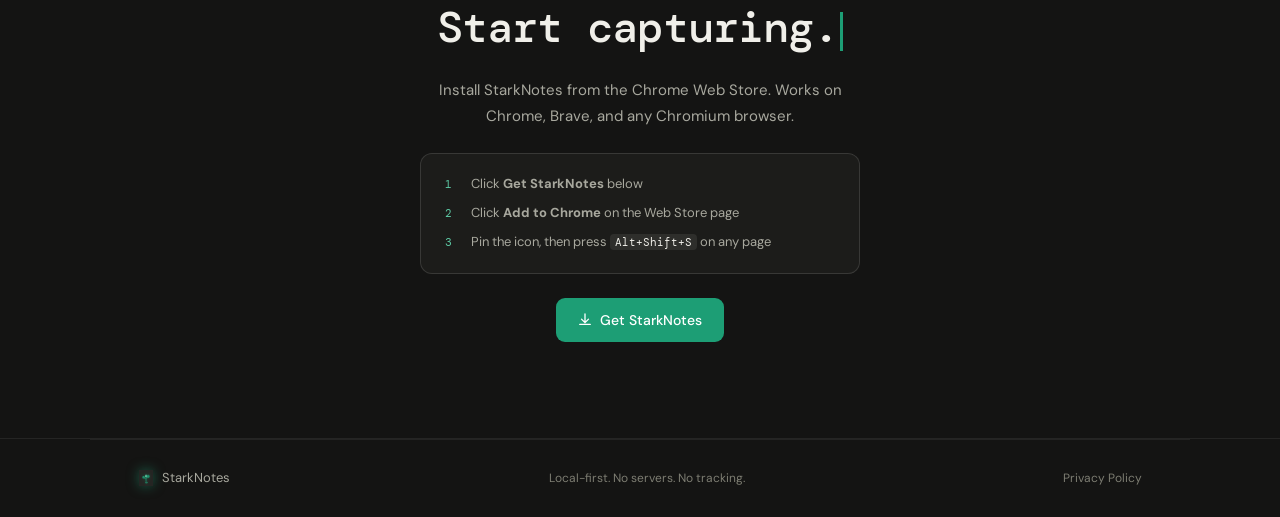
==== commit 1233c152: "working fine" ====
--- a/index.html
+++ b/index.html
@@ -83,8 +83,7 @@
       </p>
 
       <div class="hero-actions">
-        <!-- TODO: replace with your real Chrome Web Store listing URL once published -->
-        <a class="btn-primary" href="https://chromewebstore.google.com/" target="_blank" rel="noopener">
+        <a class="btn-primary" href="https://chromewebstore.google.com/detail/nkpcnfmihfelopfammgeoenohflgiehj" target="_blank" rel="noopener">
           <svg aria-hidden="true" focusable="false" width="14" height="14" viewBox="0 0 16 16" fill="none">
             <path d="M8 1v9M4 7l4 4 4-4M2 13h12" stroke="currentColor" stroke-width="1.5" stroke-linecap="round"/>
           </svg>
@@ -220,12 +219,6 @@
       </svg>
       Export as .md or .json anytime
     </div>
-    <div class="privacy-item reveal">
-      <svg aria-hidden="true" focusable="false" width="14" height="14" viewBox="0 0 16 16" fill="none">
-        <path d="M2 4h12v9H2zM5 4V2h6v2" stroke="currentColor" stroke-width="1.4" stroke-linejoin="round"/>
-      </svg>
-      Open source, MIT licensed
-    </div>
   </div>
 </div>
 
@@ -434,8 +427,7 @@
   </div>
 
   <div style="display:flex;gap:12px;flex-wrap:wrap;justify-content:center;">
-    <!-- TODO: replace with your real Chrome Web Store listing URL once published -->
-    <a class="btn-primary" href="https://chromewebstore.google.com/" target="_blank" rel="noopener">
+    <a class="btn-primary" href="https://chromewebstore.google.com/detail/nkpcnfmihfelopfammgeoenohflgiehj" target="_blank" rel="noopener">
       <svg aria-hidden="true" focusable="false" width="14" height="14" viewBox="0 0 16 16" fill="none">
         <path d="M8 1v9M4 7l4 4 4-4M2 13h12" stroke="currentColor" stroke-width="1.5" stroke-linecap="round"/>
       </svg>
